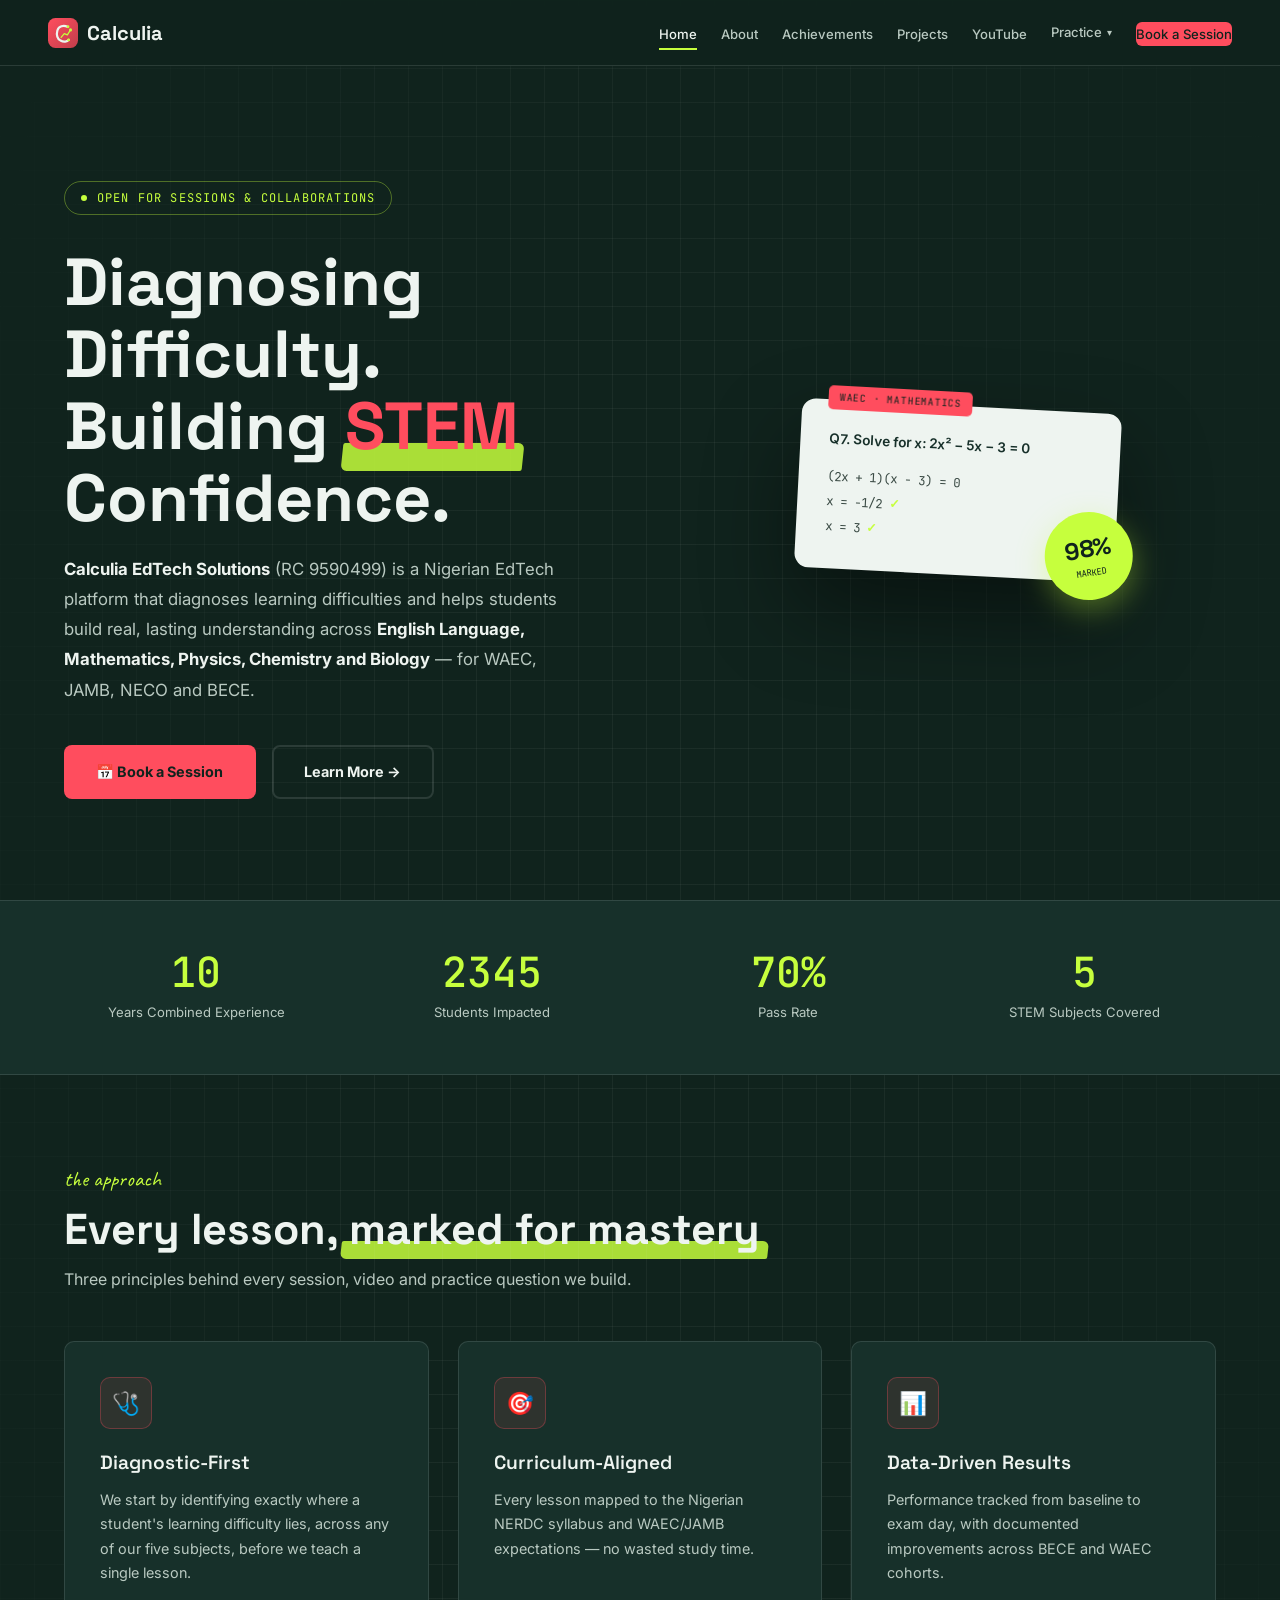
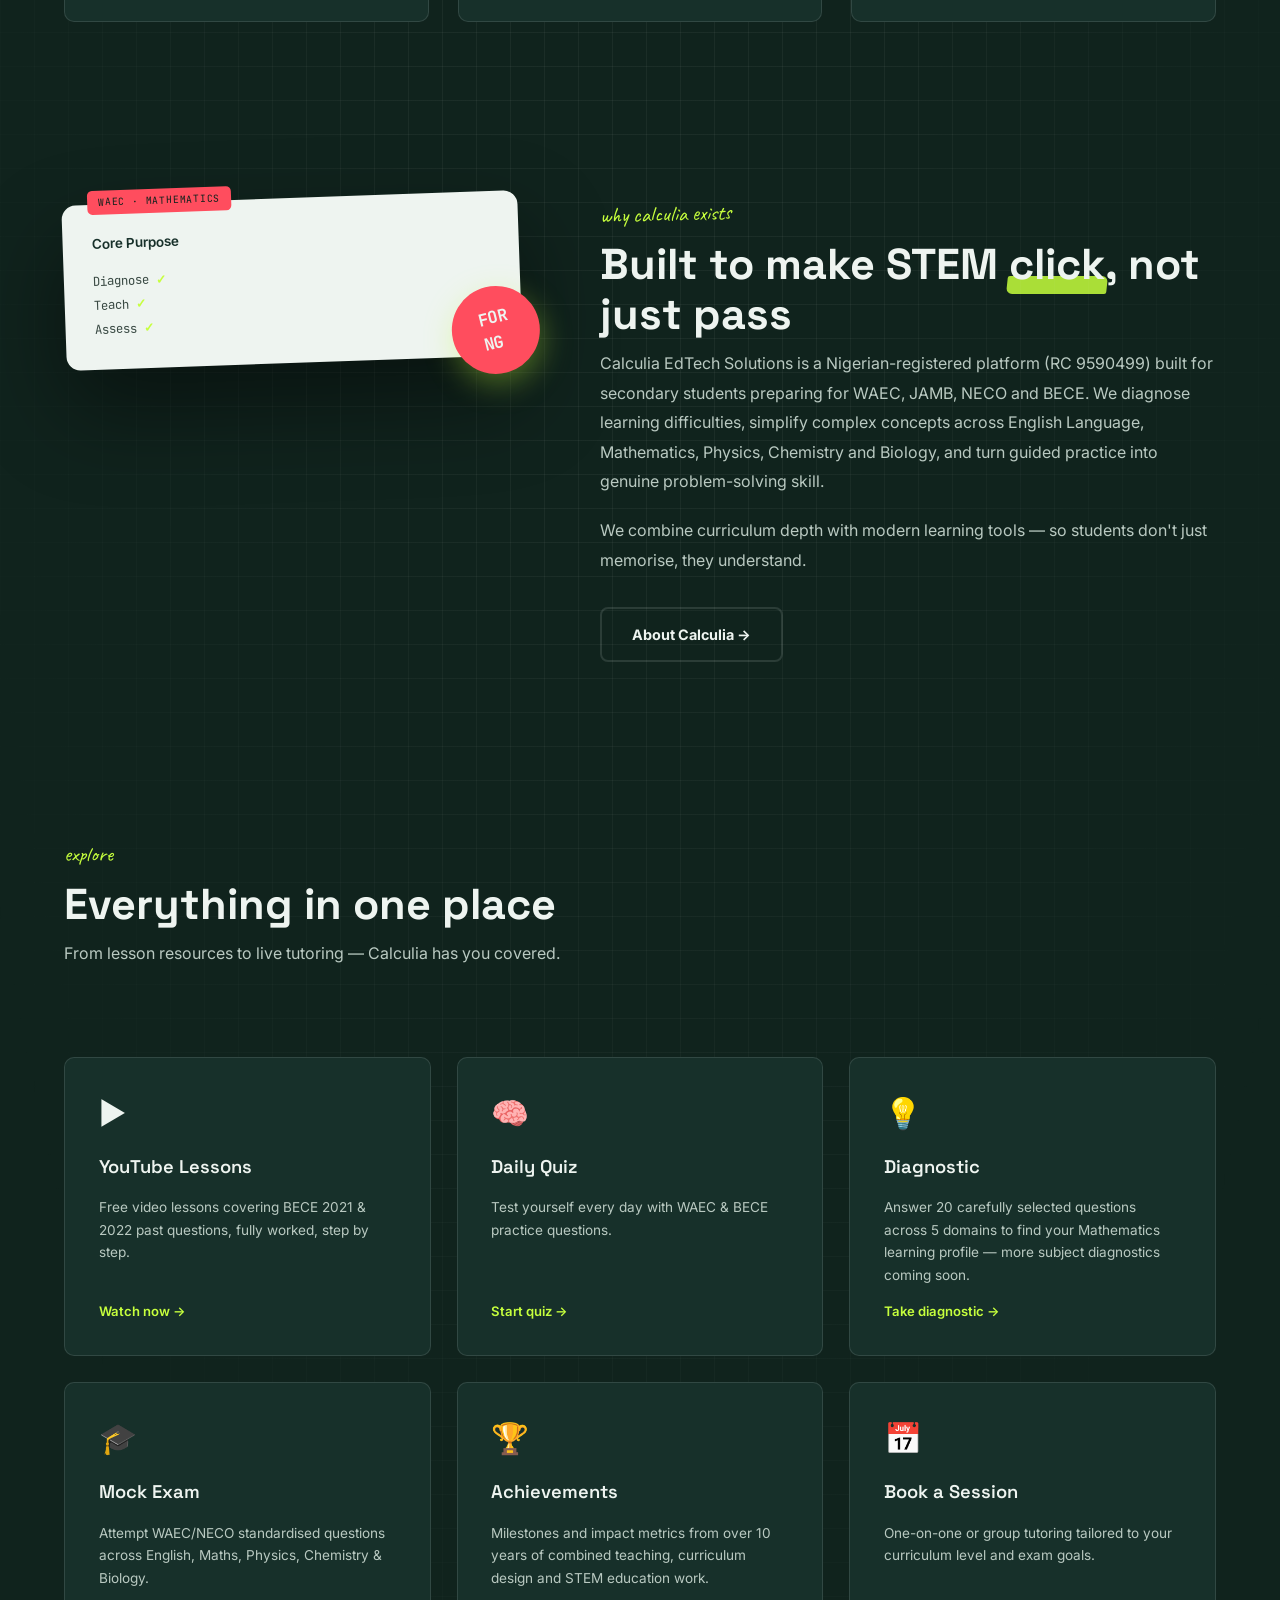
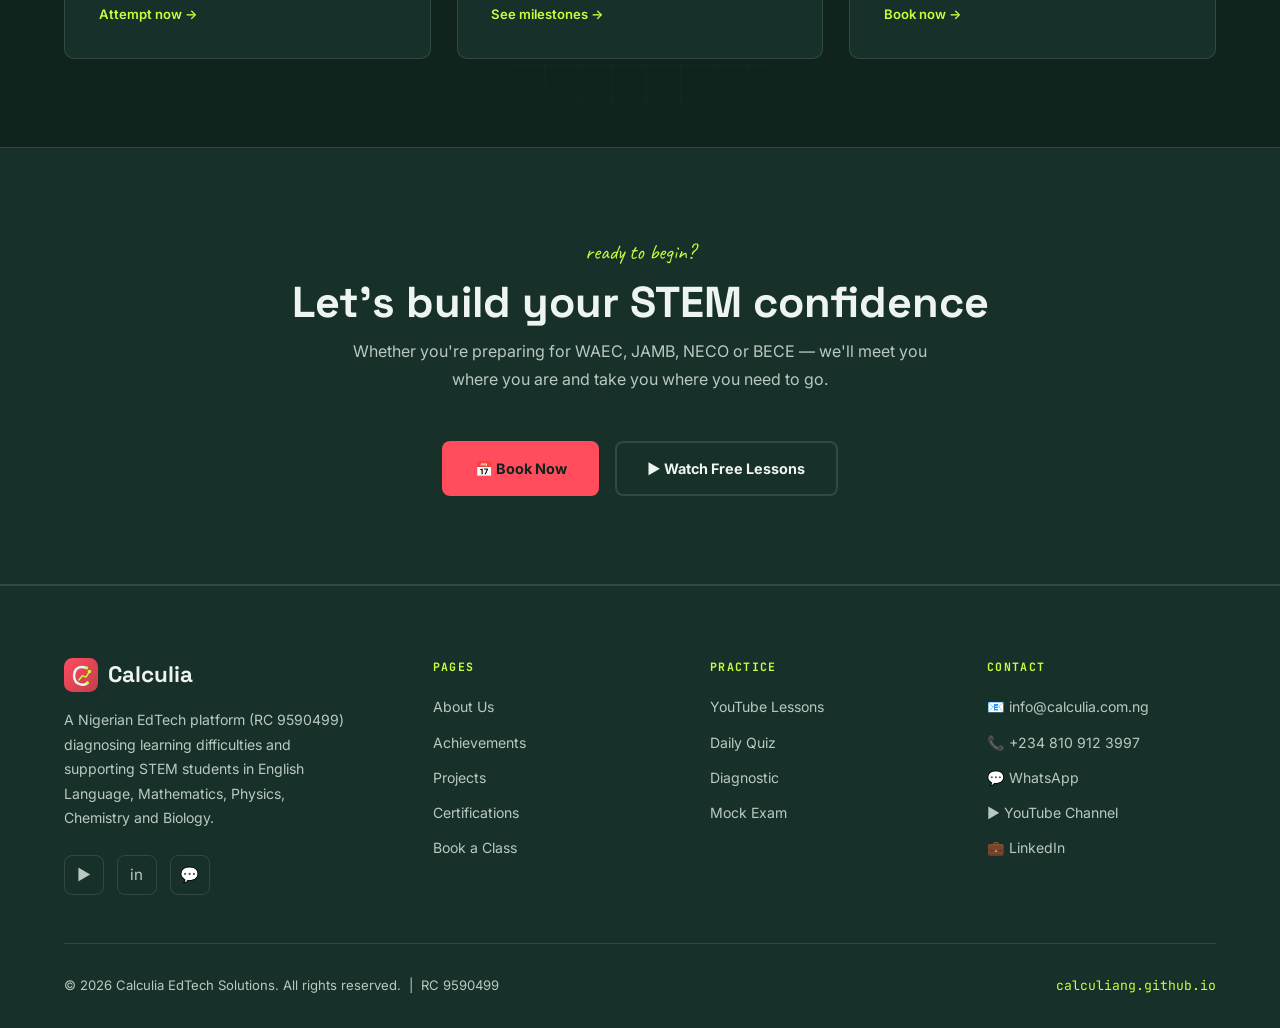
==== index.html @ 99190047 "Update index.html" ====
<!DOCTYPE html>
<html lang="en">
<head>
<meta charset="UTF-8">
<meta name="viewport" content="width=device-width, initial-scale=1.0">
<title>Calculia EdTech Solutions — Diagnosing Learning Difficulties &amp; STEM Support</title>
<link rel="icon" type="image/svg+xml" href="data:image/svg+xml,<svg xmlns='http://www.w3.org/2000/svg' viewBox='0 0 96 96'><rect width='96' height='96' rx='22' fill='%23FF4D5E'/><path d='M 62 28 C 50 22 34 26 30 40 C 26 54 30 68 40 72 C 50 78 62 76 66 70' fill='none' stroke='%23EEF4F0' stroke-width='7' stroke-linecap='round'/><path d='M 42 62 L 52 50 L 62 54 L 72 38' fill='none' stroke='%23C6FF3D' stroke-width='4' stroke-linecap='round' stroke-linejoin='round'/><circle cx='72' cy='38' r='5' fill='%23C6FF3D'/><circle cx='64' cy='28' r='4.5' fill='%23C6FF3D'/><circle cx='66' cy='70' r='4.5' fill='%23C6FF3D'/></svg>">
<meta name="description" content="Calculia EdTech Solutions (RC 9590499) is a Nigerian EdTech platform diagnosing learning difficulties and supporting STEM students in English Language, Mathematics, Physics, Chemistry and Biology — with tutoring, diagnostics, mock exams and free video lessons.">
<meta property="og:title" content="Calculia EdTech Solutions — Diagnosing Learning Difficulties, Building STEM Confidence">
<meta property="og:description" content="Diagnostics, tutoring, mock exams and free lessons across English, Mathematics, Physics, Chemistry and Biology for Nigerian students preparing for WAEC, JAMB, NECO and BECE.">
<meta property="og:type" content="website">
<meta property="og:url" content="https://calculiang.github.io/">
<meta name="twitter:card" content="summary_large_image">
<link rel="canonical" href="https://calculiang.github.io/">
<link rel="stylesheet" href="style.css">
</head>
<body class="grid-bg">

<nav>
  <a href="index.html" class="nav-logo"><svg class="brand-mark" viewBox="0 0 96 96" width="30" height="30" xmlns="http://www.w3.org/2000/svg" aria-hidden="true">
      <defs><linearGradient id="navMark" x1="0%" y1="0%" x2="100%" y2="100%"><stop offset="0%" stop-color="#FF4D5E"/><stop offset="100%" stop-color="#C23E4B"/></linearGradient></defs>
      <rect width="96" height="96" rx="24" fill="url(#navMark)"/>
      <path d="M 62 28 C 50 22 34 26 30 40 C 26 54 30 68 40 72 C 50 78 62 76 66 70" fill="none" stroke="#EEF4F0" stroke-width="7" stroke-linecap="round"/>
      <path d="M 42 62 L 52 50 L 62 54 L 72 38" fill="none" stroke="#C6FF3D" stroke-width="4" stroke-linecap="round" stroke-linejoin="round"/>
      <circle cx="72" cy="38" r="5" fill="#C6FF3D"/><circle cx="64" cy="28" r="4.5" fill="#C6FF3D"/><circle cx="66" cy="70" r="4.5" fill="#C6FF3D"/>
    </svg>Calculia</a>
  <ul class="nav-links">
    <li><a href="index.html">Home</a></li>
    <li><a href="about.html">About</a></li>
    <li><a href="achievements.html">Achievements</a></li>
    <li><a href="projects.html">Projects</a></li>
    <li><a href="youtube.html">YouTube</a></li>
    <li class="nav-dropdown">
      <span>Practice</span>
      <div class="dropdown-menu">
        <a href="daily-quiz.html">🧠 Daily Quiz</a>
        <a href="diagnostic.html">💡 Diagnostic</a>
        <a href="mock.html">🎓 Mock Exam</a>
        <a href="certifications.html">📜 Certifications</a>
      </div>
    </li>
    <li><a href="booking.html" class="nav-cta">Book a Session</a></li>
  </ul>
  <button class="hamburger" id="hamburger" aria-label="Toggle menu"><span></span><span></span><span></span></button>
</nav>
<div class="mobile-menu" id="mobileMenu">
  <a href="index.html">Home</a>
  <a href="about.html">About</a>
  <a href="achievements.html">Achievements</a>
  <a href="certifications.html">Certifications</a>
  <a href="projects.html">Projects</a>
  <a href="youtube.html">YouTube</a>
  <span class="sub-label">Practice</span>
  <a href="daily-quiz.html">🧠 Daily Quiz</a>
  <a href="diagnostic.html">💡 Diagnostic</a>
  <a href="mock.html">🎓 Mock Exam</a>
  <a href="booking.html" class="btn btn-primary nav-cta">Book a Session</a>
</div>

<!-- HERO -->
<section id="hero">
  <div class="hero-left">
    <span class="hero-tag"><span class="pulse"></span> Open for sessions &amp; collaborations</span>
    <h1 class="hero-h1">Diagnosing Difficulty.<br>Building <span class="accent mark-underline">STEM</span><br>Confidence.</h1>
    <p class="hero-desc"><strong>Calculia EdTech Solutions</strong> (RC 9590499) is a Nigerian EdTech platform that diagnoses learning difficulties and helps students build real, lasting understanding across <strong>English Language, Mathematics, Physics, Chemistry and Biology</strong> — for WAEC, JAMB, NECO and BECE.</p>
    <div class="hero-actions">
      <a href="booking.html" class="btn btn-primary">📅 Book a Session</a>
      <a href="about.html" class="btn btn-outline">Learn More →</a>
    </div>
  </div>
  <div class="hero-right">
    <div class="script-card">
      <div class="q">Q7. Solve for x: 2x² − 5x − 3 = 0</div>
      <div class="working">
        (2x + 1)(x − 3) = 0<br>
        x = −1/2  <span class="tick">✓</span><br>
        x = 3     <span class="tick">✓</span>
      </div>
      <div class="grade-stamp"><span>98%</span><span>MARKED</span></div>
    </div>
  </div>
</section>

<!-- STATS -->
<section id="stats-band">
  <div class="stats-row">
    <div class="stat-item reveal"><div class="stat-big" data-target="10">0</div><div class="stat-desc">Years Combined Experience</div></div>
    <div class="stat-item reveal rd1"><div class="stat-big" data-target="4000">0</div><div class="stat-desc">Students Impacted</div></div>
    <div class="stat-item reveal rd2"><div class="stat-big" data-target="95" data-suffix="%">0</div><div class="stat-desc">Pass Rate</div></div>
    <div class="stat-item reveal rd3"><div class="stat-big" data-target="5">0</div><div class="stat-desc">STEM Subjects Covered</div></div>
  </div>
</section>

<!-- APPROACH -->
<section>
  <span class="eyebrow reveal">the approach</span>
  <h2 class="reveal">Every lesson, <span class="mark-underline">marked for mastery</span></h2>
  <p class="section-sub reveal">Three principles behind every session, video and practice question we build.</p>
  <div class="approach-grid">
    <div class="approach-card card reveal">
      <div class="approach-icon">🩺</div>
      <div class="approach-title">Diagnostic-First</div>
      <p class="approach-text">We start by identifying exactly where a student's learning difficulty lies, across any of our five subjects, before we teach a single lesson.</p>
    </div>
    <div class="approach-card card reveal rd1">
      <div class="approach-icon">🎯</div>
      <div class="approach-title">Curriculum-Aligned</div>
      <p class="approach-text">Every lesson mapped to the Nigerian NERDC syllabus and WAEC/JAMB expectations — no wasted study time.</p>
    </div>
    <div class="approach-card card reveal rd2">
      <div class="approach-icon">📊</div>
      <div class="approach-title">Data-Driven Results</div>
      <p class="approach-text">Performance tracked from baseline to exam day, with documented improvements across BECE and WAEC cohorts.</p>
    </div>
  </div>
</section>

<!-- CORE PURPOSE -->
<section>
  <div class="about-grid">
    <div class="reveal">
      <div class="script-card" style="width:100%;transform:rotate(-2deg);">
        <div class="q">Core Purpose</div>
        <div class="working" style="line-height:1.9;">
          Diagnose <span class="tick">✓</span><br>
          Teach <span class="tick">✓</span><br>
          Assess <span class="tick">✓</span>
        </div>
        <div class="grade-stamp" style="background:var(--coral);"><span style="color:var(--chalk);font-size:1.05rem;">FOR<br>NG</span></div>
      </div>
    </div>
    <div class="reveal rd1">
      <span class="eyebrow">why calculia exists</span>
      <h2>Built to make STEM <span class="mark-underline">click</span>, not just pass</h2>
      <p style="color:var(--chalk-dim);line-height:1.85;margin-bottom:1.2rem;">Calculia EdTech Solutions is a Nigerian-registered platform (RC 9590499) built for secondary students preparing for WAEC, JAMB, NECO and BECE. We diagnose learning difficulties, simplify complex concepts across English Language, Mathematics, Physics, Chemistry and Biology, and turn guided practice into genuine problem-solving skill.</p>
      <p style="color:var(--chalk-dim);line-height:1.85;margin-bottom:2rem;">We combine curriculum depth with modern learning tools — so students don't just memorise, they understand.</p>
      <a href="about.html" class="btn btn-outline">About Calculia →</a>
    </div>
  </div>
</section>

<!-- EXPLORE GRID -->
<div class="home-nav-grid">
  <div style="grid-column:1/-1;margin-bottom:1rem;">
    <span class="eyebrow reveal">explore</span>
    <h2 class="reveal">Everything in <span class="mark-underline">one place</span></h2>
    <p class="section-sub reveal">From lesson resources to live tutoring — Calculia has you covered.</p>
  </div>
  <a href="youtube.html" class="home-nav-card reveal">
    <div class="hnc-icon">▶️</div>
    <div class="hnc-title">YouTube Lessons</div>
    <p class="hnc-desc">Free video lessons covering BECE 2021 &amp; 2022 past questions, fully worked, step by step.</p>
    <span class="hnc-link">Watch now →</span>
  </a>
  <a href="daily-quiz.html" class="home-nav-card reveal rd1">
    <div class="hnc-icon">🧠</div>
    <div class="hnc-title">Daily Quiz</div>
    <p class="hnc-desc">Test yourself every day with WAEC &amp; BECE practice questions.</p>
    <span class="hnc-link">Start quiz →</span>
  </a>
  <a href="diagnostic.html" class="home-nav-card reveal rd2">
    <div class="hnc-icon">💡</div>
    <div class="hnc-title">Diagnostic</div>
    <p class="hnc-desc">Answer 20 carefully selected questions across 5 domains to find your Mathematics learning profile — more subject diagnostics coming soon.</p>
    <span class="hnc-link">Take diagnostic →</span>
  </a>
  <a href="mock.html" class="home-nav-card reveal">
    <div class="hnc-icon">🎓</div>
    <div class="hnc-title">Mock Exam</div>
    <p class="hnc-desc">Attempt WAEC/NECO standardised questions across English, Maths, Physics, Chemistry &amp; Biology.</p>
    <span class="hnc-link">Attempt now →</span>
  </a>
  <a href="achievements.html" class="home-nav-card reveal rd1">
    <div class="hnc-icon">🏆</div>
    <div class="hnc-title">Achievements</div>
    <p class="hnc-desc">Milestones and impact metrics from over 10 years of combined teaching, curriculum design and STEM education work.</p>
    <span class="hnc-link">See milestones →</span>
  </a>
  <a href="booking.html" class="home-nav-card reveal rd2">
    <div class="hnc-icon">📅</div>
    <div class="hnc-title">Book a Session</div>
    <p class="hnc-desc">One-on-one or group tutoring tailored to your curriculum level and exam goals.</p>
    <span class="hnc-link">Book now →</span>
  </a>
</div>

<!-- CTA -->
<section class="cta-band">
  <span class="eyebrow reveal">ready to begin?</span>
  <h2 class="reveal">Let's build your <span class="mark-underline">STEM confidence</span></h2>
  <p class="section-sub reveal">Whether you're preparing for WAEC, JAMB, NECO or BECE — we'll meet you where you are and take you where you need to go.</p>
  <div class="cta-actions reveal">
    <a href="booking.html" class="btn btn-primary">📅 Book Now</a>
    <a href="youtube.html" class="btn btn-outline">▶ Watch Free Lessons</a>
  </div>
</section>

<footer>
  <div class="footer-grid footer-grid-4">
    <div class="footer-brand">
      <a href="index.html" class="logo"><svg class="brand-mark" viewBox="0 0 96 96" width="34" height="34" xmlns="http://www.w3.org/2000/svg" aria-hidden="true">
        <defs><linearGradient id="footMark" x1="0%" y1="0%" x2="100%" y2="100%"><stop offset="0%" stop-color="#FF4D5E"/><stop offset="100%" stop-color="#C23E4B"/></linearGradient></defs>
        <rect width="96" height="96" rx="24" fill="url(#footMark)"/>
        <path d="M 62 28 C 50 22 34 26 30 40 C 26 54 30 68 40 72 C 50 78 62 76 66 70" fill="none" stroke="#EEF4F0" stroke-width="7" stroke-linecap="round"/>
        <path d="M 42 62 L 52 50 L 62 54 L 72 38" fill="none" stroke="#C6FF3D" stroke-width="4" stroke-linecap="round" stroke-linejoin="round"/>
        <circle cx="72" cy="38" r="5" fill="#C6FF3D"/><circle cx="64" cy="28" r="4.5" fill="#C6FF3D"/><circle cx="66" cy="70" r="4.5" fill="#C6FF3D"/>
      </svg>Calculia</a>
      <p>A Nigerian EdTech platform (RC 9590499) diagnosing learning difficulties and supporting STEM students in English Language, Mathematics, Physics, Chemistry and Biology.</p>
      <div class="social-links">
        <a class="social-link" href="https://www.youtube.com/channel/UCdj-SJ9aTm0fqCdhB6cHcyw" aria-label="YouTube" target="_blank" rel="noopener">▶</a>
        <a class="social-link" href="https://www.linkedin.com/in/opeoluwajamiu" aria-label="LinkedIn" target="_blank" rel="noopener">in</a>
        <a class="social-link" href="https://wa.me/2348109123997" aria-label="WhatsApp" target="_blank" rel="noopener">💬</a>
      </div>
    </div>
    <div class="footer-col">
      <h4>Pages</h4>
      <ul>
        <li><a href="about.html">About Us</a></li>
        <li><a href="achievements.html">Achievements</a></li>
        <li><a href="projects.html">Projects</a></li>
        <li><a href="certifications.html">Certifications</a></li>
        <li><a href="booking.html">Book a Class</a></li>
      </ul>
    </div>
    <div class="footer-col">
      <h4>Practice</h4>
      <ul>
        <li><a href="youtube.html">YouTube Lessons</a></li>
        <li><a href="daily-quiz.html">Daily Quiz</a></li>
        <li><a href="diagnostic.html">Diagnostic</a></li>
        <li><a href="mock.html">Mock Exam</a></li>
      </ul>
    </div>
    <div class="footer-col">
      <h4>Contact</h4>
      <ul>
        <li><a href="mailto:info@calculia.com.ng">📧 info@calculia.com.ng</a></li>
        <li><a href="tel:+2348109123997">📞 +234 810 912 3997</a></li>
        <li><a href="https://wa.me/2348109123997" target="_blank" rel="noopener">💬 WhatsApp</a></li>
        <li><a href="https://www.youtube.com/channel/UCdj-SJ9aTm0fqCdhB6cHcyw" target="_blank" rel="noopener">▶ YouTube Channel</a></li>
        <li><a href="https://www.linkedin.com/company/calculia" target="_blank" rel="noopener">💼 LinkedIn</a></li>
      </ul>
    </div>
  </div>
  <div class="footer-bottom">
    <p>&copy; 2026 Calculia EdTech Solutions. All rights reserved. &nbsp;|&nbsp; RC 9590499</p>
    <span>calculiang.github.io</span>
  </div>
</footer>

<button id="scrollTop" aria-label="Scroll to top">↑</button>
<script src="script.js"></script>
<script>
// Stat counters
document.querySelectorAll('.stat-big').forEach(el => {
  const target = parseInt(el.dataset.target, 10);
  const suffix = el.dataset.suffix || '';
  let started = false;
  const io = new IntersectionObserver(entries => {
    entries.forEach(entry => {
      if (entry.isIntersecting && !started) {
        started = true;
        let cur = 0;
        const step = Math.max(1, Math.round(target / 60));
        const t = setInterval(() => {
          cur += step;
          if (cur >= target) { cur = target; clearInterval(t); }
          el.textContent = cur + suffix;
        }, 25);
      }
    });
  }, { threshold: 0.4 });
  io.observe(el);
});
</script>
</body>
</html>
---- style.css ----
/* ═══════════════════════════════════════════════════════════
   CALCULIA — "The Marked Script" Design System
   A site that looks like a graded exam script: chalkboard base,
   graph-paper texture, hand-marked annotations in red pen and
   highlighter. Edit tokens below and it cascades everywhere.
═══════════════════════════════════════════════════════════ */
@import url('https://fonts.googleapis.com/css2?family=Space+Grotesk:wght@400;500;600;700&family=Inter:wght@400;500;600;700&family=Caveat:wght@500;600;700&family=JetBrains+Mono:wght@400;500&display=swap');

:root {
  /* — color — */
  --blackboard:      #10231D;
  --blackboard-mid:  #17302A;
  --blackboard-high: #1F3D35;
  --chalk:           #EEF4F0;
  --chalk-dim:       #B9C9C1;
  --coral:           #FF4D5E;
  --coral-dim:       #7A3038;
  --lime:            #C6FF3D;
  --blue:            #4C7DFF;
  --gold:            #FFB627;
  --border:          rgba(238,244,240,0.12);
  --border-lime:     rgba(198,255,61,0.35);

  /* — type — */
  --f-display: 'Space Grotesk', sans-serif;
  --f-body:    'Inter', sans-serif;
  --f-mark:    'Caveat', cursive;
  --f-mono:    'JetBrains Mono', monospace;

  --radius: 10px;
  --transition: .25s ease;
}

/* ── RESET ── */
*, *::before, *::after { margin:0; padding:0; box-sizing:border-box; }
html { scroll-behavior:smooth; }
@media (prefers-reduced-motion: reduce) {
  html { scroll-behavior:auto; }
  *, *::before, *::after { animation-duration:0.01ms !important; animation-iteration-count:1 !important; transition-duration:0.01ms !important; }
}
body { font-family:var(--f-body); background:var(--blackboard); color:var(--chalk); overflow-x:hidden; line-height:1.5; }
a { cursor:pointer; text-decoration:none; color:inherit; }
img { max-width:100%; display:block; }
ul { list-style:none; }
button { font:inherit; cursor:pointer; }
:focus-visible { outline:2px solid var(--lime); outline-offset:3px; }

/* ── GRAPH-PAPER TEXTURE ── */
.grid-bg { position:relative; }
.grid-bg::before {
  content:''; position:absolute; inset:0; pointer-events:none; z-index:0;
  background-image:
    linear-gradient(rgba(238,244,240,.05) 1px, transparent 1px),
    linear-gradient(90deg, rgba(238,244,240,.05) 1px, transparent 1px);
  background-size:34px 34px;
  mask-image:radial-gradient(ellipse 70% 70% at 50% 30%, black 30%, transparent 85%);
}

/* ── NAV ── */
nav {
  position:fixed; top:0; left:0; right:0; z-index:100;
  padding:1.1rem 3rem;
  display:flex; justify-content:space-between; align-items:center;
  background:rgba(16,35,29,.92);
  backdrop-filter:blur(10px);
  border-bottom:1px solid var(--border);
}
.nav-logo { font-family:var(--f-display); font-size:1.25rem; font-weight:700; color:var(--chalk); display:flex; align-items:center; gap:.55rem; }
.nav-logo .brand-mark { flex-shrink:0; display:block; }
.nav-links { display:flex; gap:1.5rem; list-style:none; align-items:center; }
.nav-links a { color:var(--chalk-dim); font-size:.82rem; font-weight:500; transition:color var(--transition); padding:.25rem 0; position:relative; }
.nav-links a::after { content:''; position:absolute; left:0; bottom:-4px; width:0; height:2px; background:var(--lime); transition:width var(--transition); }
.nav-links a:hover, .nav-links a.active { color:var(--chalk); }
.nav-links a:hover::after, .nav-links a.active::after { width:100%; }

/* Practice dropdown (Daily Quiz / Diagnostic / Mock Exam) */
.nav-dropdown { position:relative; }
.nav-dropdown > span { color:var(--chalk-dim); font-size:.82rem; font-weight:500; cursor:pointer; display:flex; align-items:center; gap:.3rem; padding:.25rem 0; transition:color var(--transition); }
.nav-dropdown > span::after { content:'▾'; font-size:.65rem; transition:transform var(--transition); }
.nav-dropdown:hover > span { color:var(--chalk); }
.nav-dropdown:hover > span::after { transform:rotate(180deg); }
.dropdown-menu { position:absolute; top:100%; left:50%; transform:translateX(-50%) translateY(8px); background:var(--blackboard-mid); border:1px solid var(--border); border-radius:10px; padding:.5rem; min-width:170px; opacity:0; pointer-events:none; transition:opacity var(--transition), transform var(--transition); box-shadow:0 20px 45px rgba(0,0,0,.45); }
.nav-dropdown:hover .dropdown-menu { opacity:1; pointer-events:auto; transform:translateX(-50%) translateY(4px); }
.dropdown-menu a { display:block; padding:.6rem .8rem; font-size:.8rem; color:var(--chalk-dim); border-radius:6px; transition:background var(--transition), color var(--transition); }
.dropdown-menu a::after { display:none; }
.dropdown-menu a:hover { background:rgba(198,255,61,.08); color:var(--lime); }
.mobile-menu .sub-label { font-family:var(--f-mono); font-size:.68rem; color:var(--lime); letter-spacing:.1em; text-transform:uppercase; padding-top:1rem; }
.nav-cta { padding:.55rem 1.3rem; background:var(--coral); border:none; color:var(--blackboard) !important; font-weight:700; font-size:.82rem; border-radius:6px; transition:all var(--transition); }
.nav-cta::after { display:none; }
.nav-cta:hover { background:var(--lime); transform:translateY(-2px); }
.hamburger { display:none; flex-direction:column; gap:5px; cursor:pointer; background:none; border:none; }
.hamburger span { display:block; width:24px; height:2px; background:var(--chalk); transition:all .3s; }
.mobile-menu { position:fixed; inset:0; top:64px; background:var(--blackboard); z-index:99; display:none; flex-direction:column; padding:2rem; gap:0; border-top:1px solid var(--border); }
.mobile-menu.open { display:flex; }
.mobile-menu a { padding:1rem 0; border-bottom:1px solid var(--border); color:var(--chalk); font-size:1.05rem; font-weight:500; }
.mobile-menu .nav-cta { text-align:center; margin-top:1.5rem; }

/* ── PAGE BANNER (inner pages) ── */
.page-banner { padding:8rem 4rem 4rem; background:var(--blackboard-mid); border-bottom:1px solid var(--border); position:relative; overflow:hidden; }
.page-banner-inner { position:relative; z-index:1; max-width:720px; }
.breadcrumb { display:flex; align-items:center; gap:.6rem; font-family:var(--f-mono); font-size:.72rem; color:var(--chalk-dim); text-transform:uppercase; letter-spacing:.08em; margin-bottom:1.3rem; }
.breadcrumb a { color:var(--lime); }
.page-banner h1 { font-family:var(--f-display); font-size:clamp(2.2rem,4.5vw,3.4rem); font-weight:700; color:var(--chalk); line-height:1.08; margin-bottom:1rem; }
.page-banner p { font-size:1.05rem; color:var(--chalk-dim); line-height:1.7; max-width:580px; }

/* ── SECTIONS SHARED ── */
section { position:relative; padding:5.5rem 4rem; }
.eyebrow { display:inline-flex; align-items:center; gap:.6rem; font-family:var(--f-mark); font-size:1.35rem; color:var(--lime); margin-bottom:.6rem; transform:rotate(-1.5deg); }
h2 { font-family:var(--f-display); font-size:clamp(1.9rem,3.5vw,2.7rem); font-weight:700; color:var(--chalk); margin-bottom:.6rem; line-height:1.15; }
.section-sub { color:var(--chalk-dim); font-size:1rem; max-width:620px; line-height:1.75; margin-bottom:3rem; }

/* ── HAND-MARKED ANNOTATIONS (signature element) ──
   Visible by default (no JS dependency for content to appear).
   When script.js confirms it's running, it adds .reveal-ready to <body>,
   which lets these start hidden and animate in via .marked / .visible. */
.mark-underline { position:relative; white-space:nowrap; }
.mark-underline::after {
  content:''; position:absolute; left:-2%; right:-2%; bottom:-.05em; height:.42em;
  background:var(--lime); opacity:.85; z-index:-1; border-radius:2px 6px 2px 6px;
  transform:skewX(-6deg) scaleX(1); transform-origin:left; transition:transform .6s ease .2s;
}
body.reveal-ready .mark-underline:not(.marked)::after { transform:skewX(-6deg) scaleX(0); }
.mark-underline.marked::after, .reveal.visible .mark-underline::after { transform:skewX(-6deg) scaleX(1); }

.mark-circle { position:relative; display:inline-block; }
.mark-circle svg { position:absolute; left:-14%; top:-22%; width:128%; height:150%; overflow:visible; pointer-events:none; }
.mark-circle svg path { fill:none; stroke:var(--coral); stroke-width:3; stroke-linecap:round; stroke-dasharray:340; stroke-dashoffset:0; transition:stroke-dashoffset 1s ease .3s; }
body.reveal-ready .mark-circle:not(.marked) svg path { stroke-dashoffset:340; }
.mark-circle.marked svg path, .reveal.visible .mark-circle svg path { stroke-dashoffset:0; }

.pen-note { font-family:var(--f-mark); color:var(--coral); font-size:1.15rem; transform:rotate(-2deg); display:inline-block; }
.tick { color:var(--lime); font-weight:700; }

/* ── BUTTONS ── */
.btn { display:inline-flex; align-items:center; gap:.5rem; padding:.9rem 1.9rem; font-family:var(--f-body); font-size:.9rem; font-weight:700; border-radius:8px; transition:all var(--transition); border:2px solid transparent; }
.btn-primary { background:var(--coral); color:var(--blackboard); }
.btn-primary:hover { background:var(--lime); transform:translateY(-3px) rotate(-.5deg); box-shadow:0 12px 30px rgba(198,255,61,.25); }
.btn-outline { background:transparent; color:var(--chalk); border-color:var(--border); }
.btn-outline:hover { border-color:var(--lime); color:var(--lime); transform:translateY(-3px); }

/* ── CARDS ── */
.card { background:var(--blackboard-mid); border:1px solid var(--border); border-radius:var(--radius); }
.card:hover { border-color:var(--border-lime); }

/* ── TAGS ── */
.tags { display:flex; flex-wrap:wrap; gap:.45rem; margin-top:.8rem; }
.tag { padding:.28rem .7rem; background:rgba(198,255,61,.08); border:1px solid var(--border-lime); border-radius:5px; font-size:.7rem; color:var(--lime); font-family:var(--f-mono); }

/* ── REVEAL ANIMATIONS ──
   IMPORTANT: content must never depend on JS to be visible. Default state
   is fully visible; body.reveal-ready (added by script.js on load) is what
   opts elements into the hidden-then-fade-in treatment. If script.js ever
   fails to load or run, .reveal content simply has no entrance animation
   instead of being permanently invisible. */
.reveal { opacity:1; transform:none; }
body.reveal-ready .reveal:not(.visible) { opacity:0; transform:translateY(26px); transition:opacity .7s ease, transform .7s ease; }
.reveal.visible { opacity:1; transform:none; }
.rd1 { transition-delay:.1s; } .rd2 { transition-delay:.2s; } .rd3 { transition-delay:.3s; }

/* ── FOOTER ── */
footer { background:var(--blackboard-mid); border-top:1px solid var(--border); padding:4.5rem 4rem 2rem; }
.footer-grid { display:grid; grid-template-columns:1.5fr 1fr 1fr; gap:4rem; margin-bottom:3rem; }
.footer-grid-4 { grid-template-columns:1.4fr 1fr 1fr 1fr; gap:3rem; }
.footer-brand .logo { font-family:var(--f-display); font-size:1.4rem; font-weight:700; color:var(--chalk); margin-bottom:1rem; display:flex; align-items:center; gap:.6rem; }
.footer-brand .logo .brand-mark { flex-shrink:0; display:block; }
.footer-brand p { font-size:.88rem; color:var(--chalk-dim); line-height:1.75; max-width:280px; }
.footer-col h4 { font-family:var(--f-mono); font-size:.72rem; color:var(--lime); letter-spacing:.12em; text-transform:uppercase; margin-bottom:1.2rem; }
.footer-col ul { display:flex; flex-direction:column; gap:.7rem; }
.footer-col ul a { font-size:.88rem; color:var(--chalk-dim); transition:color var(--transition); }
.footer-col ul a:hover { color:var(--lime); }
.social-links { display:flex; gap:.8rem; margin-top:1.5rem; }
.social-link { width:40px; height:40px; border:1px solid var(--border); border-radius:8px; display:flex; align-items:center; justify-content:center; color:var(--chalk-dim); font-size:.95rem; transition:all var(--transition); }
.social-link:hover { border-color:var(--lime); color:var(--lime); transform:translateY(-2px); }
.footer-bottom { padding-top:2rem; border-top:1px solid var(--border); display:flex; justify-content:space-between; align-items:center; flex-wrap:wrap; gap:1rem; }
.footer-bottom p { font-size:.82rem; color:var(--chalk-dim); }
.footer-bottom span { font-size:.82rem; color:var(--lime); font-family:var(--f-mono); }

/* ── SCROLL TO TOP ── */
#scrollTop { position:fixed; bottom:2rem; right:2rem; width:46px; height:46px; background:var(--coral); color:var(--blackboard); border:none; border-radius:8px; font-size:1.2rem; font-weight:700; cursor:pointer; opacity:0; transition:opacity .3s, background .3s; z-index:200; display:flex; align-items:center; justify-content:center; pointer-events:none; }
#scrollTop.show { opacity:1; pointer-events:auto; }
#scrollTop:hover { background:var(--lime); }

/* ── HERO (home) ── */
#hero { min-height:100vh; display:grid; grid-template-columns:1.05fr .95fr; align-items:center; padding:9rem 4rem 4rem; position:relative; overflow:hidden; gap:4rem; }
.hero-left { position:relative; z-index:1; }
.hero-tag { display:inline-flex; align-items:center; gap:.6rem; padding:.45rem 1rem; border:1px solid var(--border-lime); border-radius:20px; font-size:.75rem; font-family:var(--f-mono); color:var(--lime); text-transform:uppercase; letter-spacing:.1em; margin-bottom:2rem; animation:fadeUp .7s .2s ease both; }
.hero-tag .pulse { width:6px; height:6px; border-radius:50%; background:var(--lime); animation:pulse 1.6s infinite; }
.hero-h1 { font-family:var(--f-display); font-size:clamp(2.6rem,5.2vw,4.4rem); font-weight:700; line-height:1.08; color:var(--chalk); margin-bottom:1.2rem; animation:fadeUp .8s .35s ease both; }
.hero-h1 .accent { color:var(--coral); }
.hero-desc { font-size:1.05rem; line-height:1.8; color:var(--chalk-dim); max-width:520px; margin-bottom:2.5rem; animation:fadeUp .8s .55s ease both; }
.hero-desc strong { color:var(--chalk); }
.hero-actions { display:flex; gap:1rem; flex-wrap:wrap; animation:fadeUp .8s .75s ease both; }
.hero-right { position:relative; z-index:1; display:flex; justify-content:center; align-items:center; animation:fadeIn 1s .6s ease both; }
.script-card { width:320px; background:var(--chalk); border-radius:14px; padding:1.8rem; transform:rotate(3deg); box-shadow:0 40px 90px rgba(0,0,0,.45); position:relative; }
.script-card::before { content:'WAEC · MATHEMATICS'; position:absolute; top:-14px; left:1.6rem; background:var(--coral); color:var(--blackboard); font-family:var(--f-mono); font-size:.62rem; padding:.3rem .7rem; border-radius:5px; letter-spacing:.08em; }
.script-card .q { color:var(--blackboard-mid); font-size:.85rem; font-weight:600; margin-bottom:1rem; }
.script-card .working { font-family:var(--f-mono); font-size:.78rem; color:#3a4a44; line-height:2; }
.script-card .grade-stamp { position:absolute; bottom:-18px; right:-18px; width:88px; height:88px; border-radius:50%; background:var(--lime); display:flex; flex-direction:column; align-items:center; justify-content:center; transform:rotate(-12deg); box-shadow:0 10px 30px rgba(198,255,61,.35); }
.script-card .grade-stamp span:first-child { font-family:var(--f-display); font-weight:700; font-size:1.5rem; color:var(--blackboard); }
.script-card .grade-stamp span:last-child { font-family:var(--f-mono); font-size:.55rem; color:var(--blackboard); }

/* Stats band */
#stats-band { padding:3.2rem 4rem; background:var(--blackboard-mid); border-top:1px solid var(--border); border-bottom:1px solid var(--border); }
.stats-row { display:grid; grid-template-columns:repeat(4,1fr); gap:2rem; }
.stat-item { text-align:center; }
.stat-big { font-family:var(--f-mono); font-size:2.6rem; font-weight:500; color:var(--lime); line-height:1; }
.stat-desc { font-size:.82rem; color:var(--chalk-dim); margin-top:.6rem; }

/* Approach / feature trio */
.approach-grid { display:grid; grid-template-columns:repeat(3,1fr); gap:1.8rem; }
.approach-card { padding:2.2rem; }
.approach-icon { width:52px; height:52px; border-radius:10px; background:rgba(255,77,94,.1); border:1px solid rgba(255,77,94,.3); display:flex; align-items:center; justify-content:center; font-size:1.4rem; margin-bottom:1.3rem; }
.approach-title { font-family:var(--f-display); font-size:1.2rem; font-weight:600; color:var(--chalk); margin-bottom:.6rem; }
.approach-text { font-size:.9rem; color:var(--chalk-dim); line-height:1.7; }

/* Nav cards grid on home */
.home-nav-grid { display:grid; grid-template-columns:repeat(3,1fr); gap:1.6rem; padding:5.5rem 4rem; background:var(--blackboard); }
.home-nav-card { background:var(--blackboard-mid); border:1px solid var(--border); border-radius:var(--radius); padding:2.1rem; display:flex; flex-direction:column; gap:1rem; position:relative; overflow:hidden; transition:transform .3s,border-color .3s,box-shadow .3s; }
.home-nav-card:hover { transform:translateY(-6px) rotate(-.4deg); border-color:var(--border-lime); box-shadow:0 25px 55px rgba(0,0,0,.4); }
.hnc-icon { font-size:1.9rem; }
.hnc-title { font-family:var(--f-display); font-size:1.15rem; font-weight:600; color:var(--chalk); }
.hnc-desc { font-size:.85rem; color:var(--chalk-dim); line-height:1.65; flex:1; }
.hnc-link { display:inline-flex; align-items:center; gap:.4rem; font-size:.82rem; color:var(--lime); font-weight:600; transition:gap var(--transition); margin-top:auto; }
.hnc-link:hover { gap:.9rem; }

/* CTA band */
.cta-band { text-align:center; background:var(--blackboard-mid); border-top:1px solid var(--border); border-bottom:1px solid var(--border); }
.cta-band h2 { max-width:700px; margin-inline:auto; }
.cta-band .section-sub { margin-inline:auto; }
.cta-actions { display:flex; gap:1rem; justify-content:center; flex-wrap:wrap; margin-top:1rem; }

/* ── ABOUT PAGE ── */
.about-grid { display:grid; grid-template-columns:.85fr 1.15fr; gap:5rem; align-items:start; }
.about-photo-wrap { position:relative; }
.about-photo { width:100%; border-radius:14px; border:2px solid var(--border-lime); box-shadow:0 30px 80px rgba(0,0,0,.5); object-fit:cover; transform:rotate(-2deg); }
.about-photo-badge { position:absolute; bottom:-18px; right:-18px; background:var(--coral); border-radius:50%; width:96px; height:96px; display:flex; align-items:center; justify-content:center; text-align:center; transform:rotate(8deg); }
.about-photo-badge span { font-family:var(--f-mark); font-size:1.05rem; color:var(--blackboard); font-weight:700; line-height:1.15; }
.about-text p { color:var(--chalk-dim); line-height:1.85; font-size:.98rem; margin-bottom:1.2rem; }
.about-text p strong { color:var(--chalk); }
.about-text h3 { font-family:var(--f-display); font-size:1.35rem; font-weight:600; color:var(--chalk); margin:2.2rem 0 1.2rem; }
.pillars { display:flex; flex-direction:column; gap:1rem; }
.pillar { padding:1.5rem; background:var(--blackboard-mid); border:1px solid var(--border); border-left:3px solid var(--lime); border-radius:0 10px 10px 0; transition:background var(--transition), transform var(--transition); }
.pillar:hover { background:var(--blackboard-high); transform:translateX(4px); }
.pillar-title { font-size:.92rem; font-weight:700; color:var(--chalk); margin-bottom:.4rem; }
.pillar-text { font-size:.84rem; color:var(--chalk-dim); line-height:1.6; }

/* ── ACHIEVEMENTS PAGE ── */
.ach-grid { display:grid; grid-template-columns:repeat(3,1fr); gap:1.7rem; }
.ach-card { padding:2rem; background:var(--blackboard-mid); border:1px solid var(--border); border-radius:var(--radius); position:relative; overflow:hidden; transition:transform .3s,border-color .3s; }
.ach-card:hover { transform:translateY(-5px); border-color:var(--border-lime); }
.ach-icon { font-size:2.1rem; margin-bottom:1rem; }
.ach-title { font-size:.98rem; font-weight:700; color:var(--chalk); margin-bottom:.6rem; }
.ach-text { font-size:.85rem; color:var(--chalk-dim); line-height:1.65; }

/* ── CERTIFICATIONS PAGE ── */
.cert-grid { display:grid; grid-template-columns:repeat(3,1fr); gap:1.4rem; }
.cert-card { padding:1.7rem; background:var(--blackboard-mid); border:1px solid var(--border); border-radius:var(--radius); display:flex; gap:1.1rem; align-items:flex-start; transition:border-color var(--transition),transform .3s; }
.cert-card:hover { border-color:var(--border-lime); transform:translateY(-3px); }
.cert-icon { font-size:1.6rem; flex-shrink:0; }
.cert-name { font-size:.92rem; font-weight:700; color:var(--chalk); margin-bottom:.3rem; }
.cert-issuer { font-size:.78rem; color:var(--lime); font-family:var(--f-mono); margin-bottom:.3rem; }
.cert-year { font-size:.75rem; color:var(--chalk-dim); }

/* ── PROJECTS PAGE ── */
.projects-grid { display:grid; grid-template-columns:1fr 1fr; gap:1.8rem; }
.proj-card { background:var(--blackboard-mid); border:1px solid var(--border); border-radius:var(--radius); padding:2.4rem; position:relative; overflow:hidden; transition:transform .3s,box-shadow .3s; }
.proj-card:hover { transform:translateY(-5px); box-shadow:0 25px 60px rgba(0,0,0,.4); }
.proj-card.featured { grid-column:span 2; display:grid; grid-template-columns:1fr 1fr; gap:3rem; align-items:center; border-color:var(--border-lime); background:linear-gradient(135deg,var(--blackboard-mid),var(--blackboard-high)); }
.proj-label { font-family:var(--f-mono); font-size:.68rem; color:var(--lime); letter-spacing:.1em; text-transform:uppercase; margin-bottom:.7rem; }
.proj-title { font-family:var(--f-display); font-size:1.4rem; font-weight:700; color:var(--chalk); margin-bottom:.8rem; }
.proj-desc { font-size:.9rem; color:var(--chalk-dim); line-height:1.75; margin-bottom:1.3rem; }
.proj-link { display:inline-flex; align-items:center; gap:.5rem; font-size:.85rem; color:var(--lime); font-weight:600; transition:gap var(--transition); }
.proj-link:hover { gap:1rem; }
.proj-visual { background:var(--blackboard); border:1px solid var(--border); border-radius:10px; height:200px; display:flex; align-items:center; justify-content:center; font-size:4.5rem; }

/* ── YOUTUBE PAGE ── */
.yt-playlist-grid { display:grid; grid-template-columns:1fr 1fr; gap:1.8rem; margin-bottom:3rem; }
.yt-playlist-card { background:var(--blackboard-mid); border:1px solid var(--border-lime); border-radius:var(--radius); overflow:hidden; transition:transform .3s,box-shadow .3s; cursor:pointer; }
.yt-playlist-card:hover { transform:translateY(-6px); box-shadow:0 25px 60px rgba(0,0,0,.5); }
.yt-thumb-wrap { position:relative; aspect-ratio:16/9; display:flex; align-items:center; justify-content:center; overflow:hidden; background:var(--blackboard); }
.yt-year-bg { font-family:var(--f-display); font-size:4.5rem; font-weight:700; color:rgba(198,255,61,.12); }
.yt-play-btn { position:absolute; width:58px; height:58px; background:var(--coral); border-radius:50%; display:flex; align-items:center; justify-content:center; box-shadow:0 4px 20px rgba(255,77,94,.4); transition:transform var(--transition); }
.yt-playlist-card:hover .yt-play-btn { transform:scale(1.12); }
.yt-play-icon { width:0; height:0; border-style:solid; border-width:9px 0 9px 16px; border-color:transparent transparent transparent var(--blackboard); margin-left:4px; }
.yt-badge { position:absolute; font-family:var(--f-mono); font-size:.62rem; letter-spacing:.1em; text-transform:uppercase; z-index:2; border-radius:5px; }
.yt-badge-subject { top:.8rem; left:.8rem; color:var(--lime); background:rgba(16,35,29,.85); padding:.25rem .65rem; }
.yt-badge-type { top:.8rem; right:.8rem; color:var(--blackboard); background:var(--coral); padding:.25rem .65rem; }
.yt-card-body { padding:1.7rem; }
.yt-card-label { font-family:var(--f-mono); font-size:.68rem; color:var(--lime); letter-spacing:.1em; text-transform:uppercase; margin-bottom:.6rem; }
.yt-card-title { font-family:var(--f-display); font-size:1.15rem; font-weight:700; color:var(--chalk); margin-bottom:.7rem; line-height:1.3; }
.yt-card-desc { font-size:.85rem; color:var(--chalk-dim); line-height:1.6; margin-bottom:1.3rem; }
.yt-watch-btn { display:inline-flex; align-items:center; gap:.5rem; font-size:.82rem; color:var(--chalk); font-weight:600; border:1px solid var(--border); border-radius:7px; padding:.55rem 1.1rem; transition:all var(--transition); }
.yt-watch-btn:hover { border-color:var(--lime); color:var(--lime); }
.yt-coming-soon { background:linear-gradient(135deg,var(--blackboard-mid),var(--blackboard-high)); border:1px solid var(--border-lime); border-radius:var(--radius); padding:2rem 2.5rem; display:flex; align-items:center; justify-content:space-between; gap:2rem; flex-wrap:wrap; }

/* ── BOOKING PAGE ── */
.booking-layout { display:grid; grid-template-columns:1fr 1.2fr; gap:4.5rem; align-items:start; }
.booking-info p { font-size:.98rem; color:var(--chalk-dim); line-height:1.8; margin-bottom:1.8rem; }
.booking-features { display:flex; flex-direction:column; gap:1rem; margin-bottom:2rem; }
.bf-item { display:flex; align-items:flex-start; gap:1rem; }
.bf-icon { width:38px; height:38px; background:rgba(198,255,61,.08); border:1px solid var(--border-lime); border-radius:8px; display:flex; align-items:center; justify-content:center; font-size:1rem; flex-shrink:0; }
.bf-text strong { display:block; font-size:.9rem; color:var(--chalk); margin-bottom:.2rem; }
.bf-text span { font-size:.82rem; color:var(--chalk-dim); }
.booking-form-wrap { background:var(--blackboard-mid); border:1px solid var(--border); border-radius:14px; padding:2.5rem; }
.booking-form-wrap h3 { font-family:var(--f-display); font-size:1.4rem; font-weight:600; color:var(--chalk); margin-bottom:1.8rem; }
.form-row { display:grid; grid-template-columns:1fr 1fr; gap:1rem; }
.form-group { margin-bottom:1.2rem; }
.form-group label { display:block; font-size:.72rem; color:var(--lime); font-family:var(--f-mono); letter-spacing:.08em; text-transform:uppercase; margin-bottom:.5rem; }
.form-group input, .form-group select, .form-group textarea { width:100%; padding:.8rem 1rem; background:var(--blackboard); border:1px solid var(--border); border-radius:7px; color:var(--chalk); font-family:var(--f-body); font-size:.9rem; transition:border-color var(--transition); outline:none; }
.form-group input:focus, .form-group select:focus, .form-group textarea:focus { border-color:var(--lime); }
.form-group select option { background:var(--blackboard-mid); }
.form-group textarea { resize:vertical; min-height:100px; }
.form-submit { width:100%; padding:1rem; background:var(--coral); color:var(--blackboard); font-family:var(--f-body); font-size:.92rem; font-weight:700; border:none; border-radius:8px; cursor:pointer; transition:all var(--transition); }
.form-submit:hover { background:var(--lime); }
#formSuccess { display:none; background:rgba(198,255,61,.1); border:1px solid var(--border-lime); border-radius:10px; padding:1.5rem; margin-bottom:1.5rem; text-align:center; }

/* ── ANIMATIONS ── */
@keyframes fadeUp { from { opacity:0; transform:translateY(24px); } to { opacity:1; transform:translateY(0); } }
@keyframes fadeIn  { from { opacity:0; } to { opacity:1; } }
@keyframes pulse { 0%,100% { opacity:1; } 50% { opacity:.3; } }

/* ══════════ RESPONSIVE ══════════ */
@media (max-width:1100px) {
  nav,section,#stats-band,footer,.page-banner,.home-nav-grid { padding-left:2.5rem; padding-right:2.5rem; }
  #hero { padding-left:2.5rem; padding-right:2.5rem; }
  .about-grid,.booking-layout { gap:3rem; }
  .footer-grid,.footer-grid-4 { grid-template-columns:1fr 1fr; }
}
@media (max-width:1200px) {
  .nav-links { gap:1.15rem; }
  .nav-links a, .nav-dropdown > span { font-size:.78rem; }
}
@media (max-width:900px) {
  .ach-grid,.cert-grid { grid-template-columns:1fr 1fr; }
  .home-nav-grid,.approach-grid { grid-template-columns:1fr 1fr; }
  .proj-card.featured { grid-column:span 1; grid-template-columns:1fr; }
  .projects-grid { grid-template-columns:1fr; }
  .yt-playlist-grid { grid-template-columns:1fr; }
  .about-grid,.booking-layout { grid-template-columns:1fr; }
  .hero-right { display:none; }
  #hero { grid-template-columns:1fr; padding-top:7.5rem; }
  .stats-row { grid-template-columns:1fr 1fr; }
}
@media (max-width:768px) {
  .nav-links { display:none !important; }
  .hamburger { display:flex; }
  .ach-grid,.cert-grid,.home-nav-grid,.approach-grid { grid-template-columns:1fr; }
  .form-row { grid-template-columns:1fr; }
  nav { padding:1rem 1.5rem; }
  .footer-grid,.footer-grid-4 { grid-template-columns:1fr; gap:2rem; }
  .footer-bottom { flex-direction:column; gap:.8rem; text-align:center; }
  section,.page-banner { padding-left:1.5rem; padding-right:1.5rem; }
  #stats-band { padding-left:1.5rem; padding-right:1.5rem; }
  footer { padding:2.5rem 1.5rem; }
  .home-nav-grid { padding:3rem 1.5rem; }
}
@media (max-width:480px) {
  #hero { padding:6.5rem 1.2rem 2rem; }
  .hero-actions,.cta-actions { flex-direction:column; }
  .btn { width:100%; text-align:center; justify-content:center; }
  .stat-big { font-size:2.1rem; }
  h2 { font-size:1.6rem; }
  .script-card { width:100%; transform:rotate(1deg); }
}
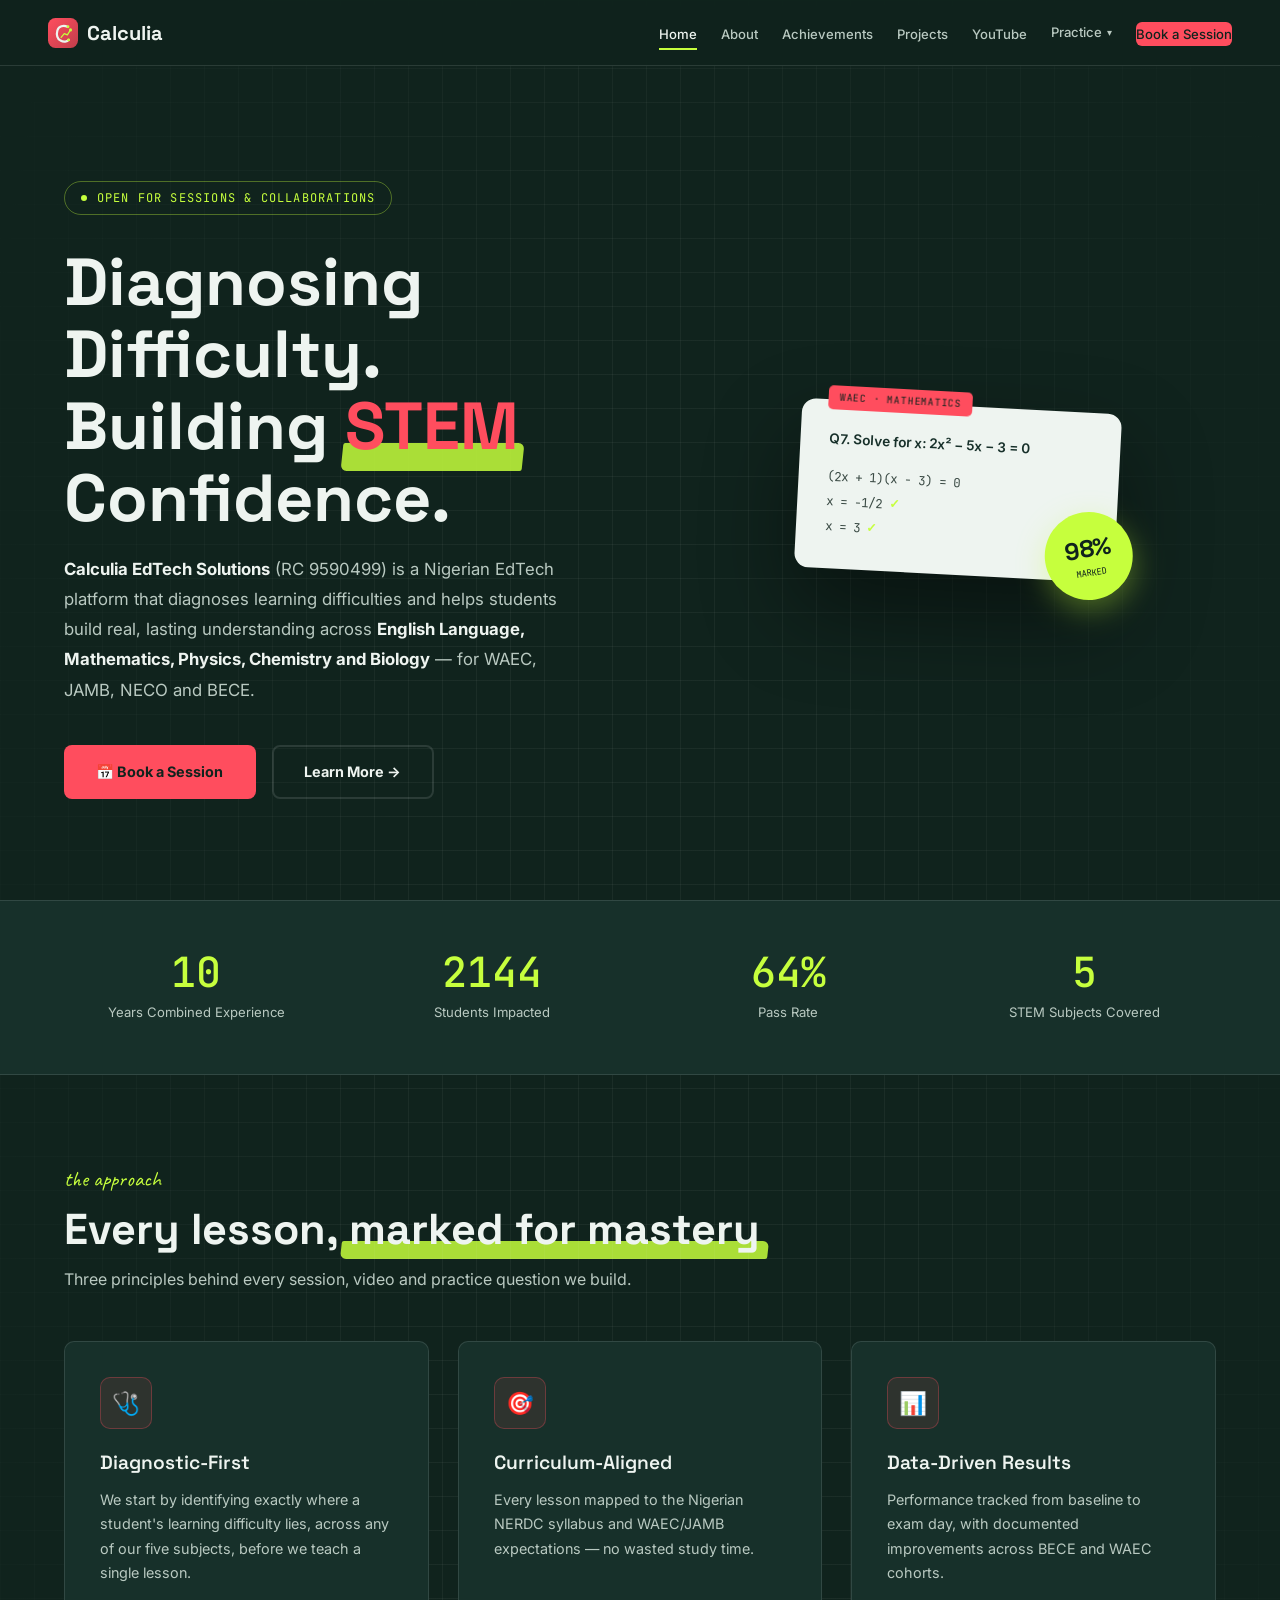
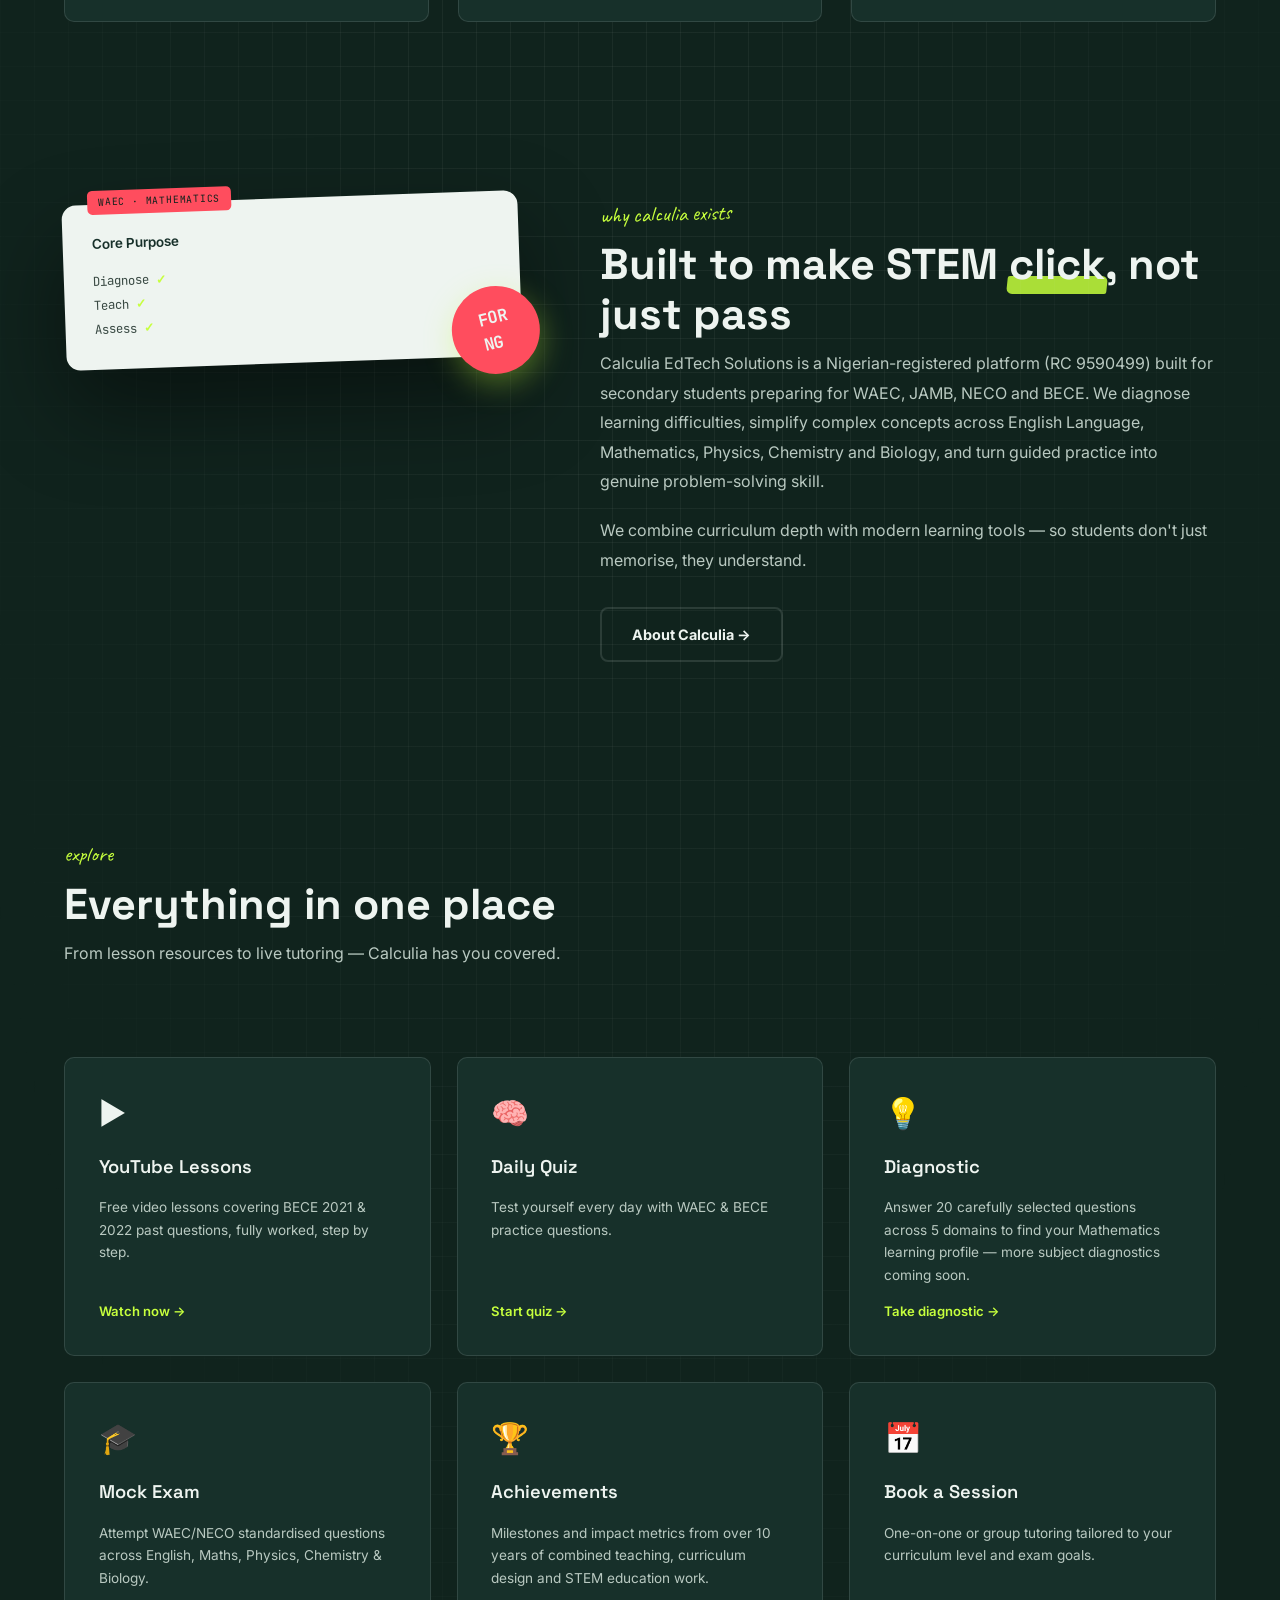
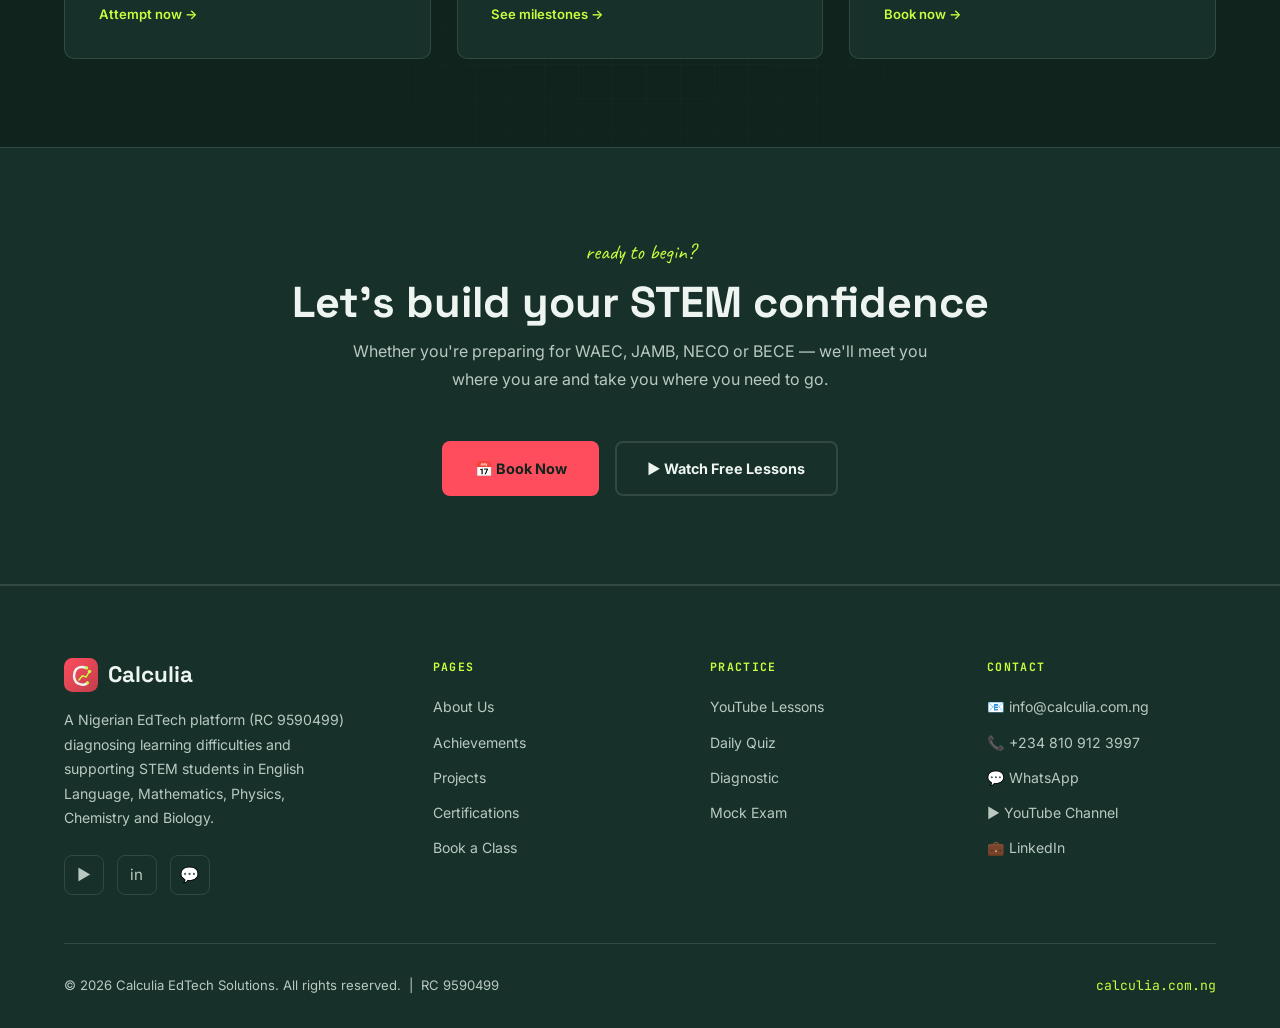
==== commit 4ff6f4fc: "Update index.html" ====
--- a/index.html
+++ b/index.html
@@ -244,7 +244,7 @@
   </div>
   <div class="footer-bottom">
     <p>&copy; 2026 Calculia EdTech Solutions. All rights reserved. &nbsp;|&nbsp; RC 9590499</p>
-    <span>calculiang.github.io</span>
+    <span>calculia.com.ng</span>
   </div>
 </footer>
 
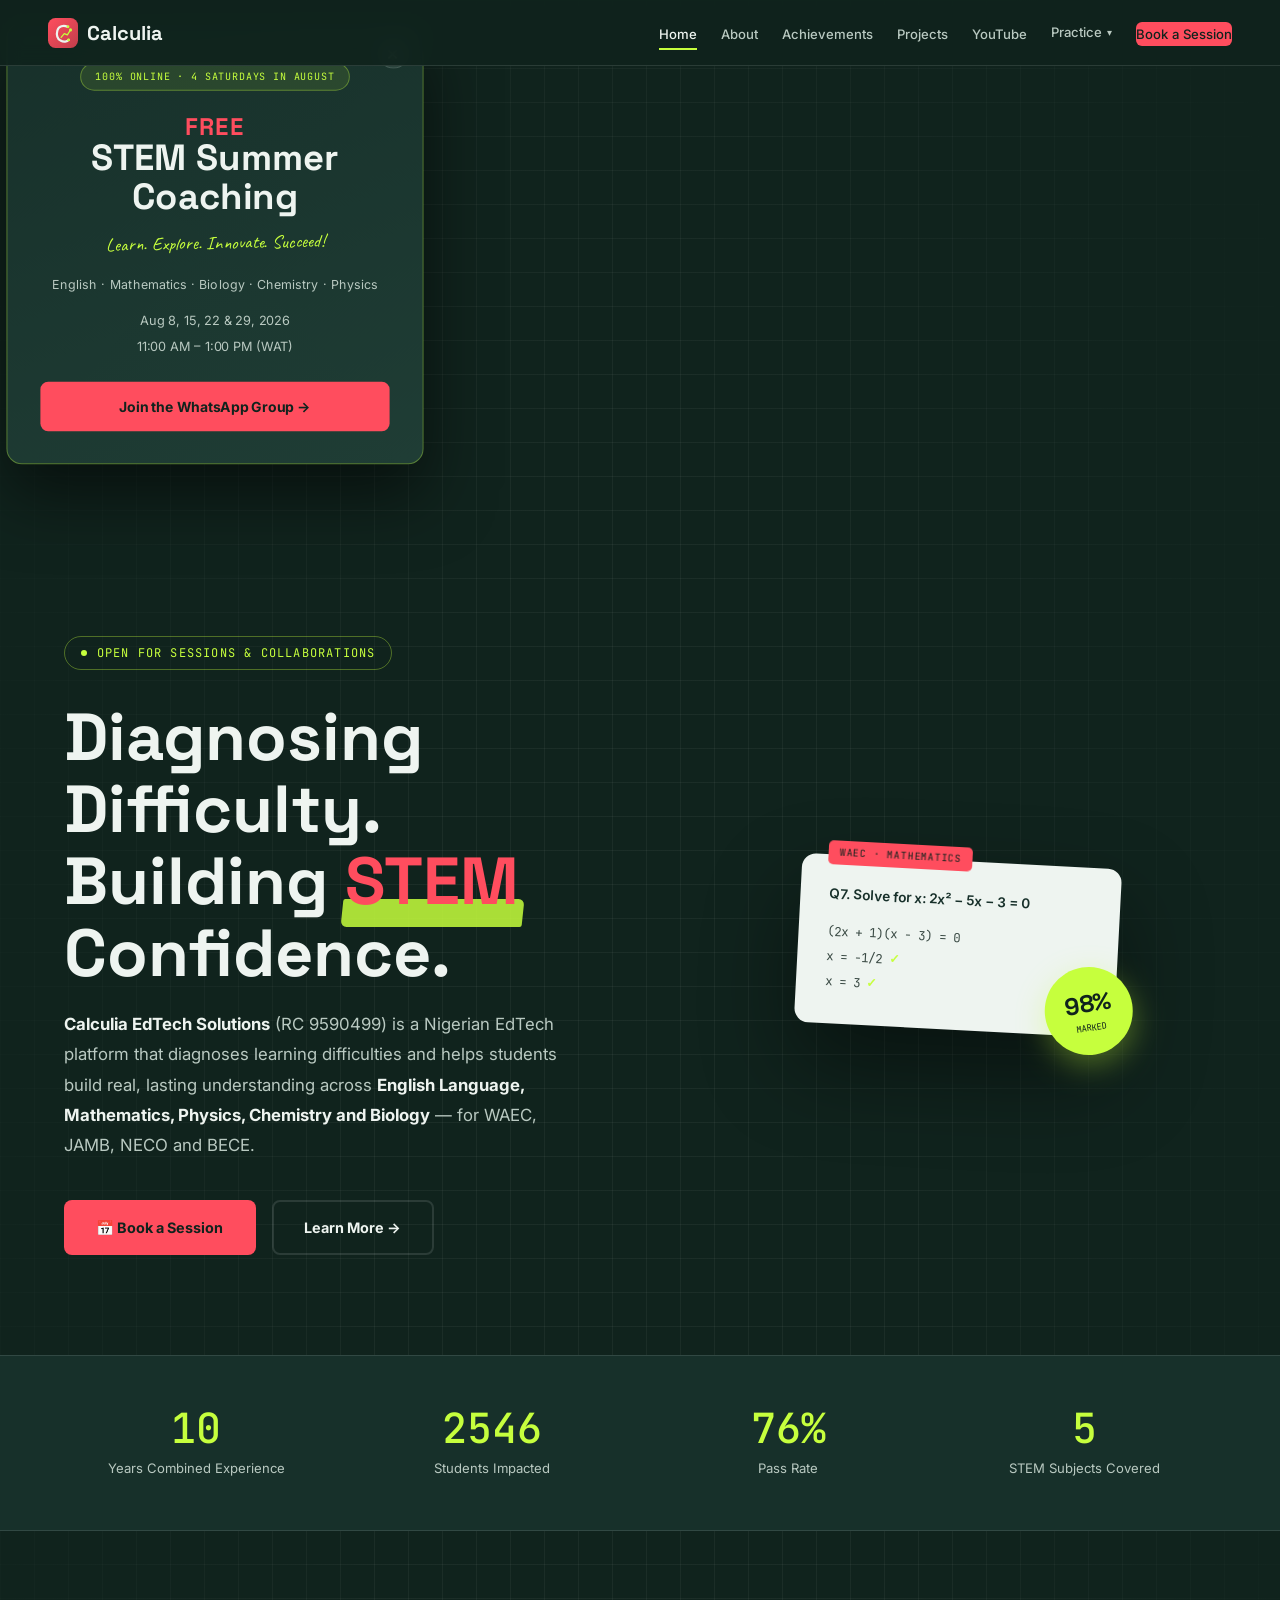
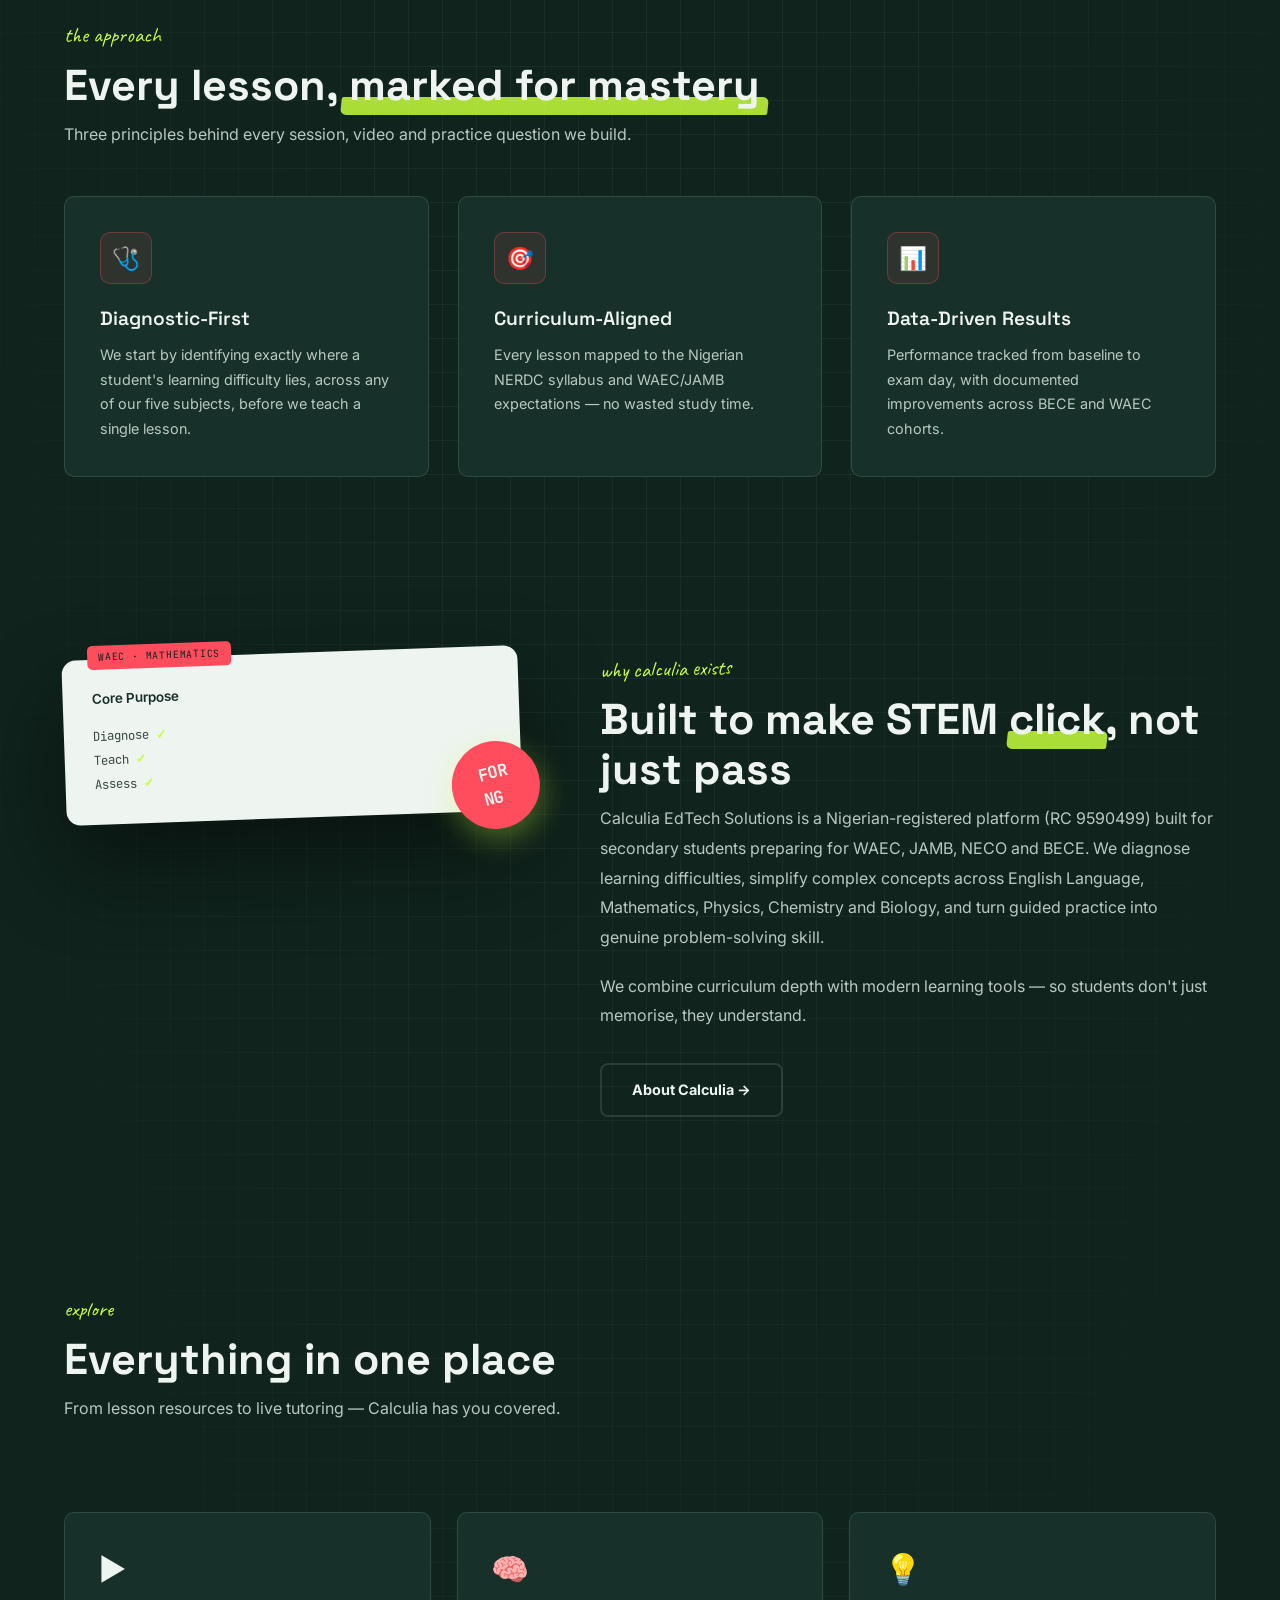
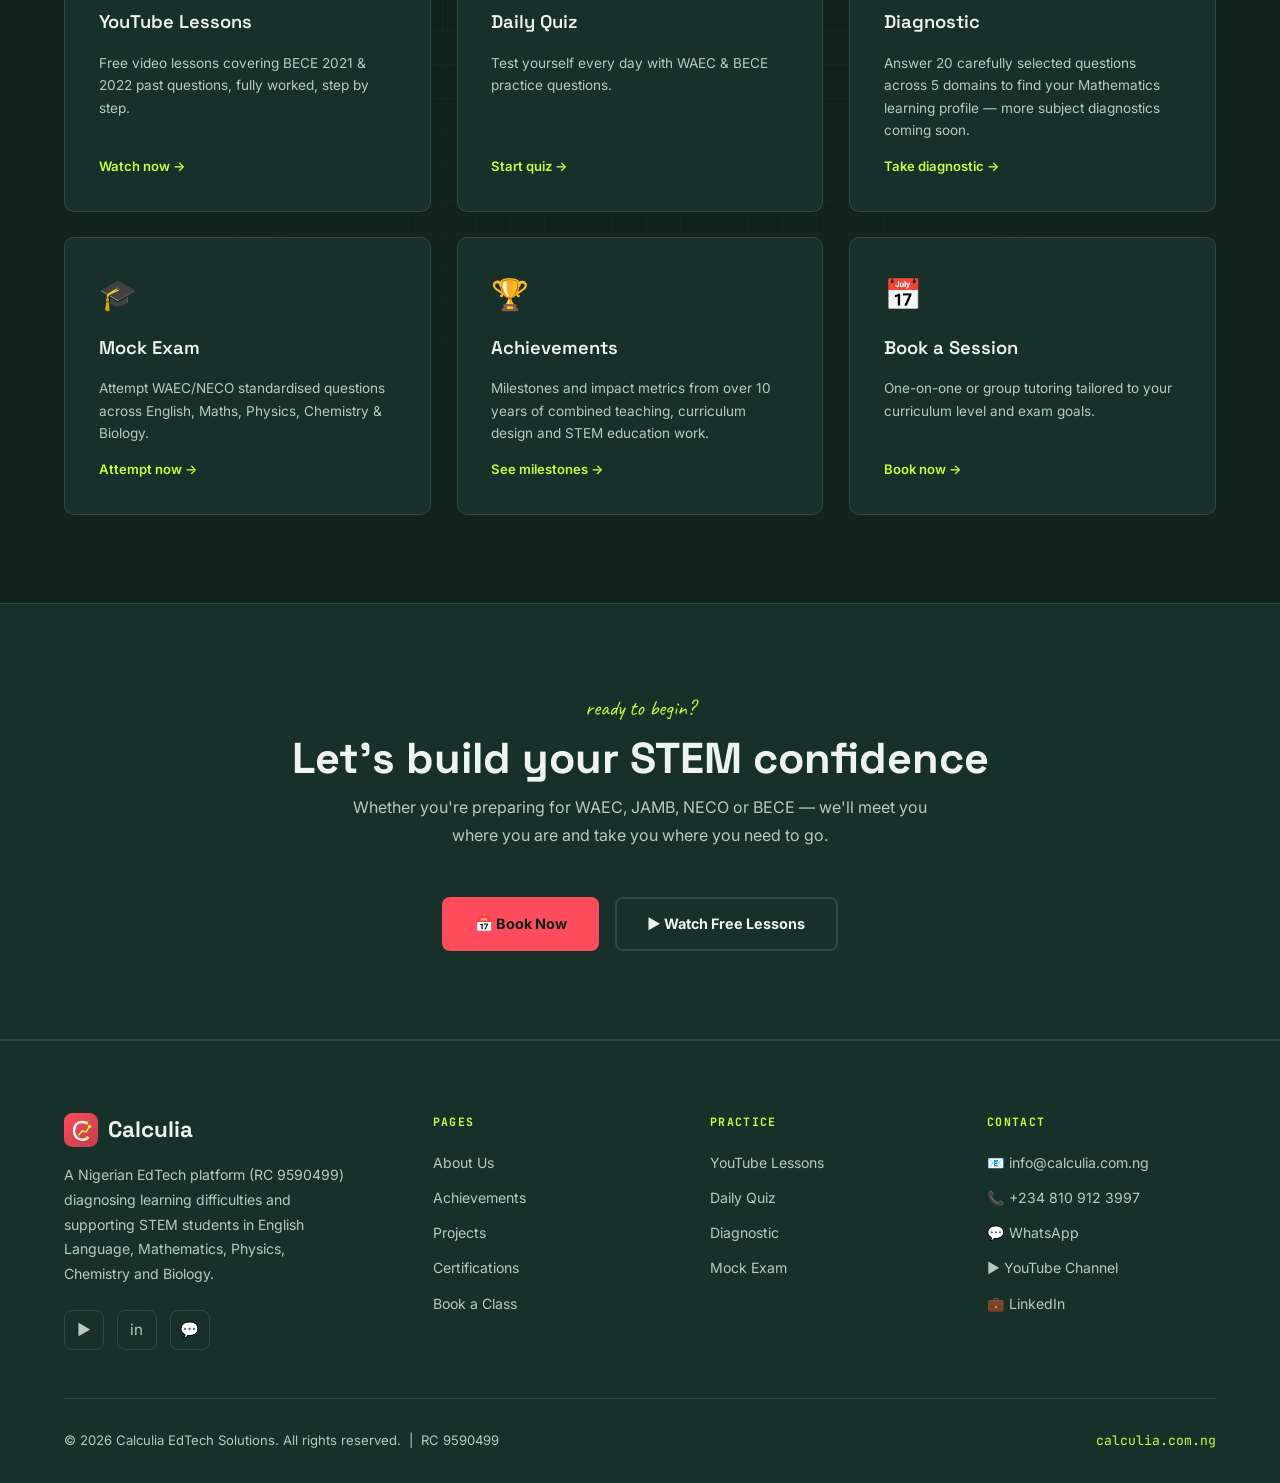
==== commit 445d841b: "Update index.html" ====
--- a/index.html
+++ b/index.html
@@ -15,6 +15,23 @@
 <link rel="stylesheet" href="style.css">
 </head>
 <body class="grid-bg">
+
+  <!-- ══════════ 2. HTML — add just before </body> ══════════ -->
+<div id="stemPopupOverlay" class="stem-popup-overlay">
+  <div class="stem-popup-card" role="button" tabindex="0" aria-label="Join the Free STEM Summer Coaching WhatsApp group">
+    <button class="stem-popup-close" aria-label="Close">&times;</button>
+    <span class="stem-popup-badge">100% Online &middot; 4 Saturdays in August</span>
+    <div class="stem-popup-eyebrow">FREE</div>
+    <div class="stem-popup-title">STEM Summer<br>Coaching</div>
+    <div class="stem-popup-tag">Learn. Explore. Innovate. Succeed!</div>
+    <div class="stem-popup-subjects">English &middot; Mathematics &middot; Biology &middot; Chemistry &middot; Physics</div>
+    <div class="stem-popup-meta">
+      <span>Aug 8, 15, 22 &amp; 29, 2026</span>
+      <span>11:00 AM &ndash; 1:00 PM (WAT)</span>
+    </div>
+    <div class="stem-popup-cta">Join the WhatsApp Group &rarr;</div>
+  </div>
+</div>
 
 <nav>
   <a href="index.html" class="nav-logo"><svg class="brand-mark" viewBox="0 0 96 96" width="30" height="30" xmlns="http://www.w3.org/2000/svg" aria-hidden="true">
--- a/style.css
+++ b/style.css
@@ -231,6 +231,21 @@
 
 /* ── ABOUT PAGE ── */
 .about-grid { display:grid; grid-template-columns:.85fr 1.15fr; gap:5rem; align-items:start; }
+.about-grid.about-solo { grid-template-columns:1fr; max-width:760px; margin:0 auto; }
+
+/* Team profiles */
+.team-grid { display:grid; grid-template-columns:repeat(auto-fit,minmax(240px,1fr)); gap:1.6rem; }
+.team-card { padding:2rem 1.7rem; text-align:center; transition:transform var(--transition), border-color var(--transition); }
+.team-card:hover { transform:translateY(-6px); border-color:var(--border-lime); }
+.team-avatar { width:160px; height:200px; margin:0 auto 1.3rem; border-radius:var(--radius); display:flex; align-items:center; justify-content:center; font-family:var(--f-display); font-weight:700; font-size:2rem; color:var(--blackboard); background:linear-gradient(135deg,var(--avatar-a),var(--avatar-b)); box-shadow:0 16px 38px rgba(0,0,0,.45); overflow:hidden; border:3px solid var(--border-lime); }
+.team-avatar-photo { background:var(--blackboard-mid); }
+.team-avatar-photo img { width:100%; height:100%; object-fit:cover; }
+.team-avatar-illustration svg { width:62%; height:62%; }
+.team-name { font-family:var(--f-display); font-size:1.1rem; font-weight:600; color:var(--chalk); margin-bottom:.3rem; }
+.team-role { font-family:var(--f-mono); font-size:.7rem; color:var(--lime); text-transform:uppercase; letter-spacing:.08em; margin-bottom:1.1rem; }
+.team-detail { font-size:.85rem; color:var(--chalk-dim); line-height:1.6; margin-bottom:.6rem; text-align:left; }
+.team-detail:last-child { margin-bottom:0; }
+.team-label { display:block; font-family:var(--f-mono); font-size:.65rem; color:var(--chalk-dim); opacity:.7; text-transform:uppercase; letter-spacing:.08em; margin-bottom:.2rem; }
 .about-photo-wrap { position:relative; }
 .about-photo { width:100%; border-radius:14px; border:2px solid var(--border-lime); box-shadow:0 30px 80px rgba(0,0,0,.5); object-fit:cover; transform:rotate(-2deg); }
 .about-photo-badge { position:absolute; bottom:-18px; right:-18px; background:var(--coral); border-radius:50%; width:96px; height:96px; display:flex; align-items:center; justify-content:center; text-align:center; transform:rotate(8deg); }
@@ -319,6 +334,84 @@
 @keyframes fadeIn  { from { opacity:0; } to { opacity:1; } }
 @keyframes pulse { 0%,100% { opacity:1; } 50% { opacity:.3; } }
 
+<!-- ══════════ 1. CSS — add to style.css ══════════ -->
+<style>
+/* ── STEM SUMMER COACHING POPUP ── */
+.stem-popup-overlay {
+  position: fixed; inset: 0; z-index: 1000;
+  background: rgba(16,35,29,.88);
+  backdrop-filter: blur(6px);
+  display: flex; align-items: center; justify-content: center;
+  padding: 1.5rem;
+  opacity: 0; pointer-events: none;
+  transition: opacity .35s ease;
+}
+.stem-popup-overlay.is-visible { opacity: 1; pointer-events: auto; }
+.stem-popup-overlay.is-hidden { display: none; }
+
+.stem-popup-card {
+  position: relative;
+  width: 100%; max-width: 430px;
+  background: linear-gradient(160deg, var(--blackboard-mid), var(--blackboard-high));
+  border: 1px solid var(--border-lime);
+  border-radius: 16px;
+  padding: 2.5rem 2.1rem 2.1rem;
+  text-align: center;
+  cursor: pointer;
+  box-shadow: 0 30px 70px rgba(0,0,0,.55);
+  transform: translateY(16px) scale(.97);
+  transition: transform .35s ease;
+}
+.stem-popup-overlay.is-visible .stem-popup-card { transform: translateY(0) scale(1); }
+
+.stem-popup-close {
+  position: absolute; top: .9rem; right: .9rem;
+  width: 32px; height: 32px; border-radius: 50%;
+  background: rgba(238,244,240,.08); border: 1px solid var(--border);
+  color: var(--chalk); font-size: 1.3rem; line-height: 1;
+  display: flex; align-items: center; justify-content: center;
+  transition: background var(--transition), color var(--transition);
+}
+.stem-popup-close:hover { background: var(--coral); color: var(--blackboard); }
+
+.stem-popup-badge {
+  display: inline-block; font-family: var(--f-mono); font-size: .65rem;
+  letter-spacing: .1em; text-transform: uppercase; color: var(--lime);
+  background: rgba(198,255,61,.1); border: 1px solid var(--border-lime);
+  border-radius: 20px; padding: .35rem .9rem; margin-bottom: 1.2rem;
+}
+
+.stem-popup-eyebrow {
+  font-family: var(--f-display); font-weight: 700; font-size: 1.55rem;
+  color: var(--coral); letter-spacing: .04em; margin-bottom: -.4rem;
+}
+.stem-popup-title {
+  font-family: var(--f-display); font-weight: 700; color: var(--chalk);
+  font-size: clamp(1.85rem,5vw,2.35rem); line-height: 1.05; margin-bottom: .85rem;
+}
+.stem-popup-tag {
+  font-family: var(--f-mark); font-size: 1.2rem; color: var(--lime);
+  margin-bottom: 1.15rem; transform: rotate(-1deg);
+}
+.stem-popup-subjects {
+  font-size: .8rem; color: var(--chalk-dim); margin-bottom: 1.15rem; letter-spacing: .02em;
+}
+.stem-popup-meta {
+  display: flex; flex-direction: column; gap: .4rem;
+  font-size: .82rem; color: var(--chalk-dim); margin-bottom: 1.7rem;
+}
+.stem-popup-cta {
+  display: inline-flex; align-items: center; justify-content: center; gap: .5rem;
+  width: 100%; padding: .9rem 1.2rem; background: var(--coral); color: var(--blackboard);
+  font-weight: 700; font-size: .9rem; border-radius: 8px;
+  transition: background var(--transition), transform var(--transition);
+}
+.stem-popup-card:hover .stem-popup-cta { background: var(--lime); transform: translateY(-2px); }
+
+@media (max-width: 480px) {
+  .stem-popup-card { padding: 2.2rem 1.5rem 1.7rem; }
+}
+</style>
 /* ══════════ RESPONSIVE ══════════ */
 @media (max-width:1100px) {
   nav,section,#stats-band,footer,.page-banner,.home-nav-grid { padding-left:2.5rem; padding-right:2.5rem; }
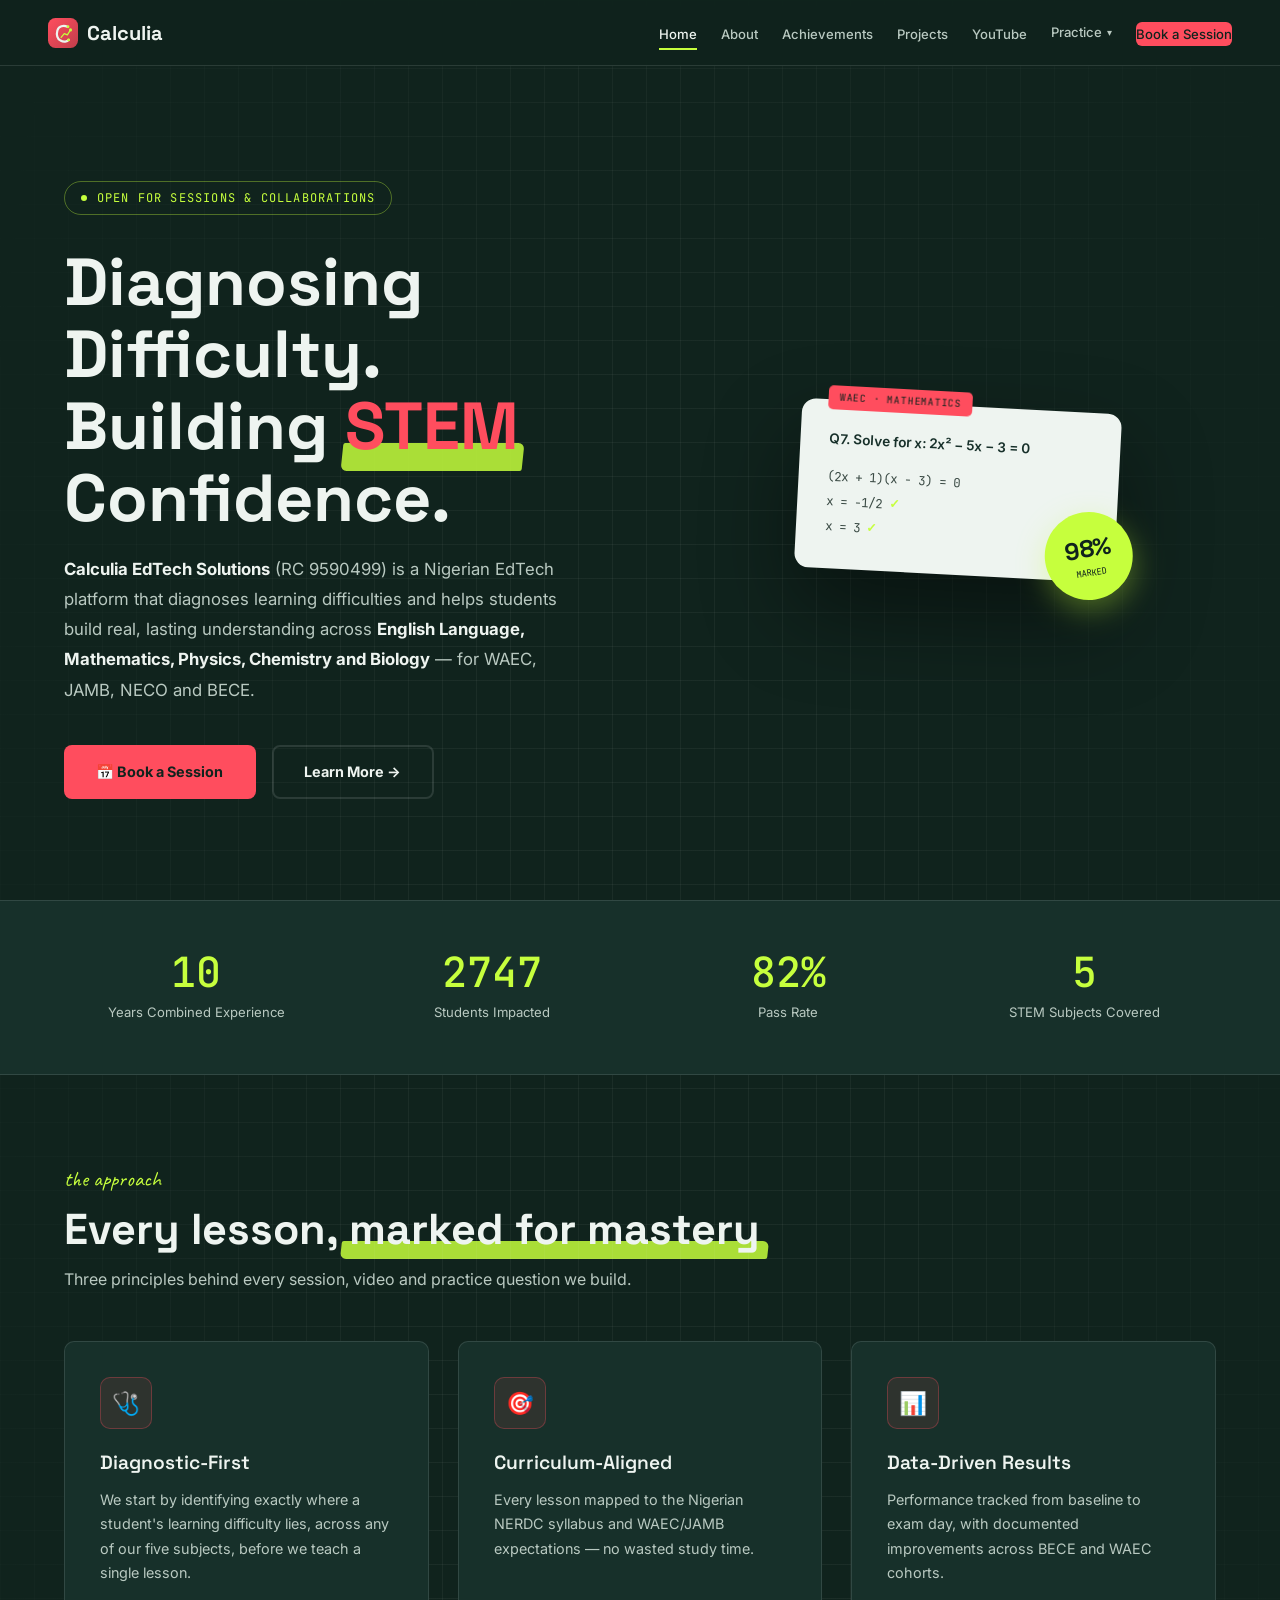
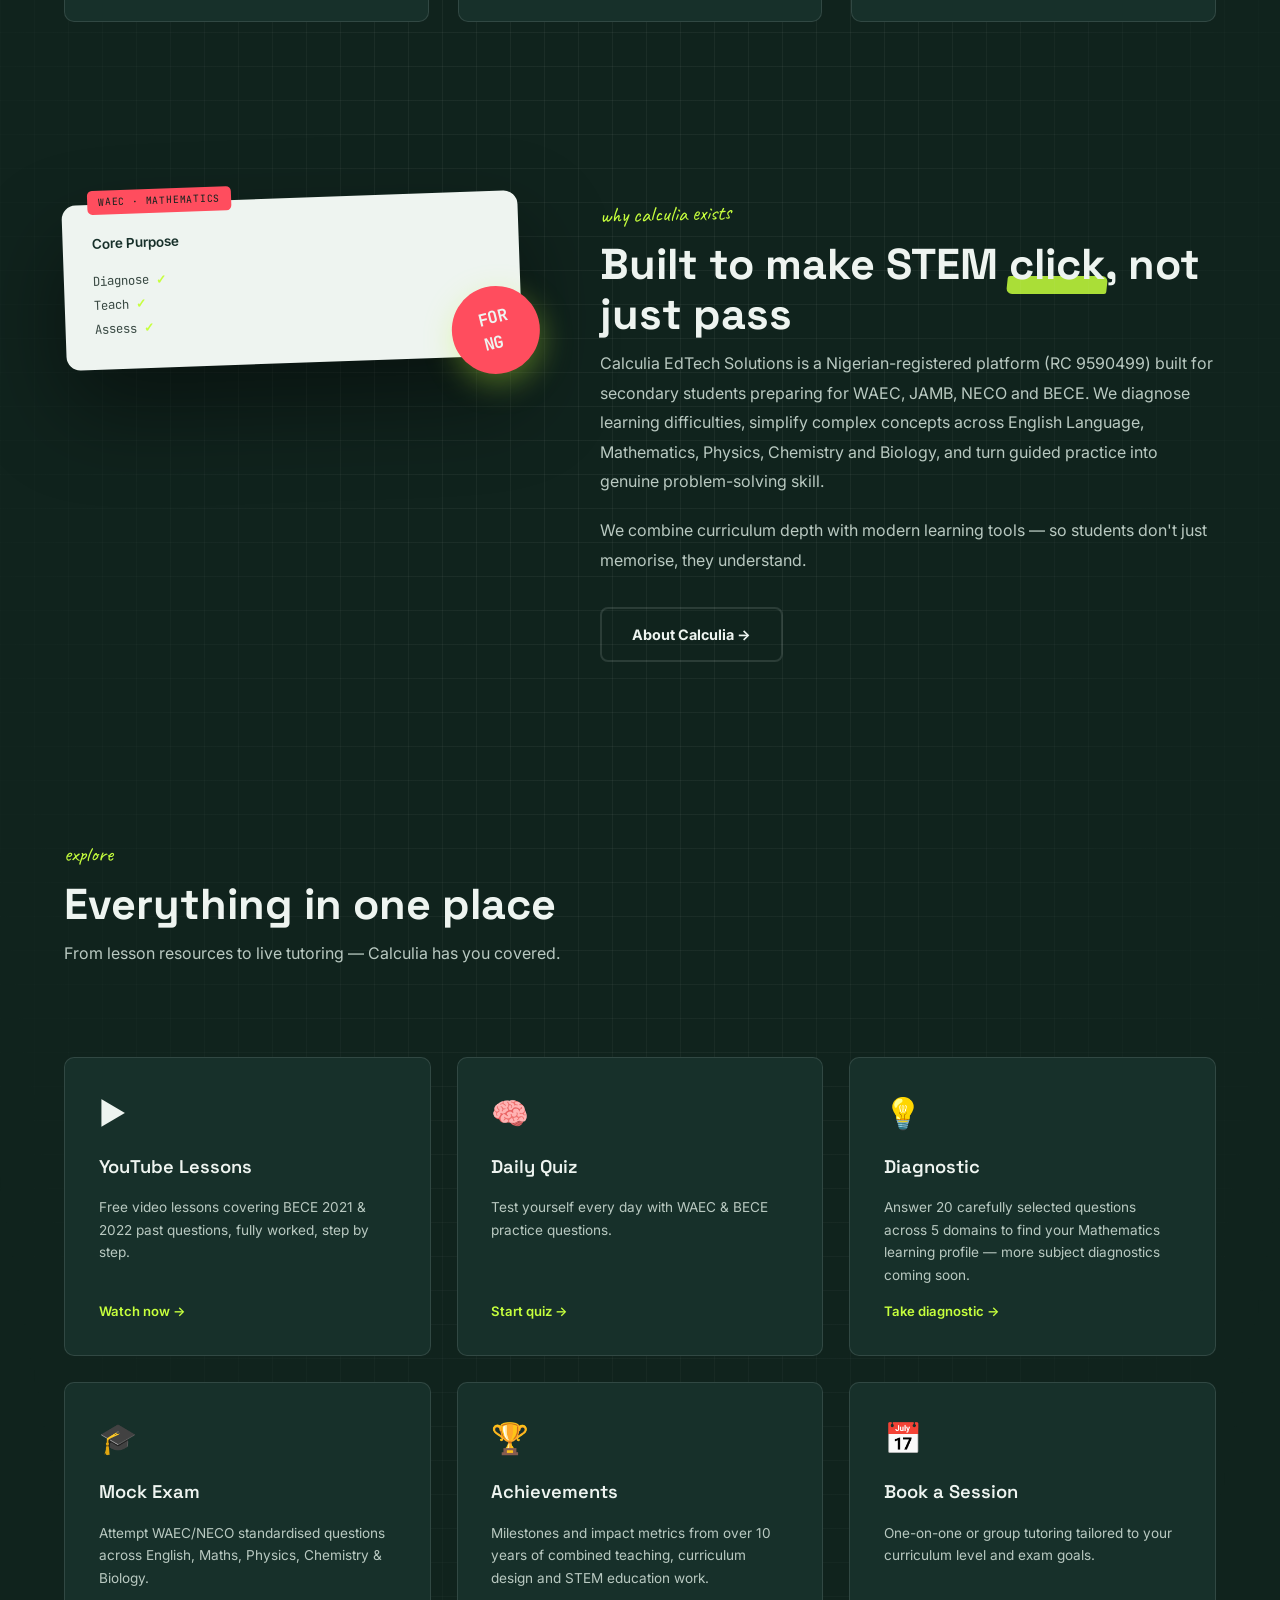
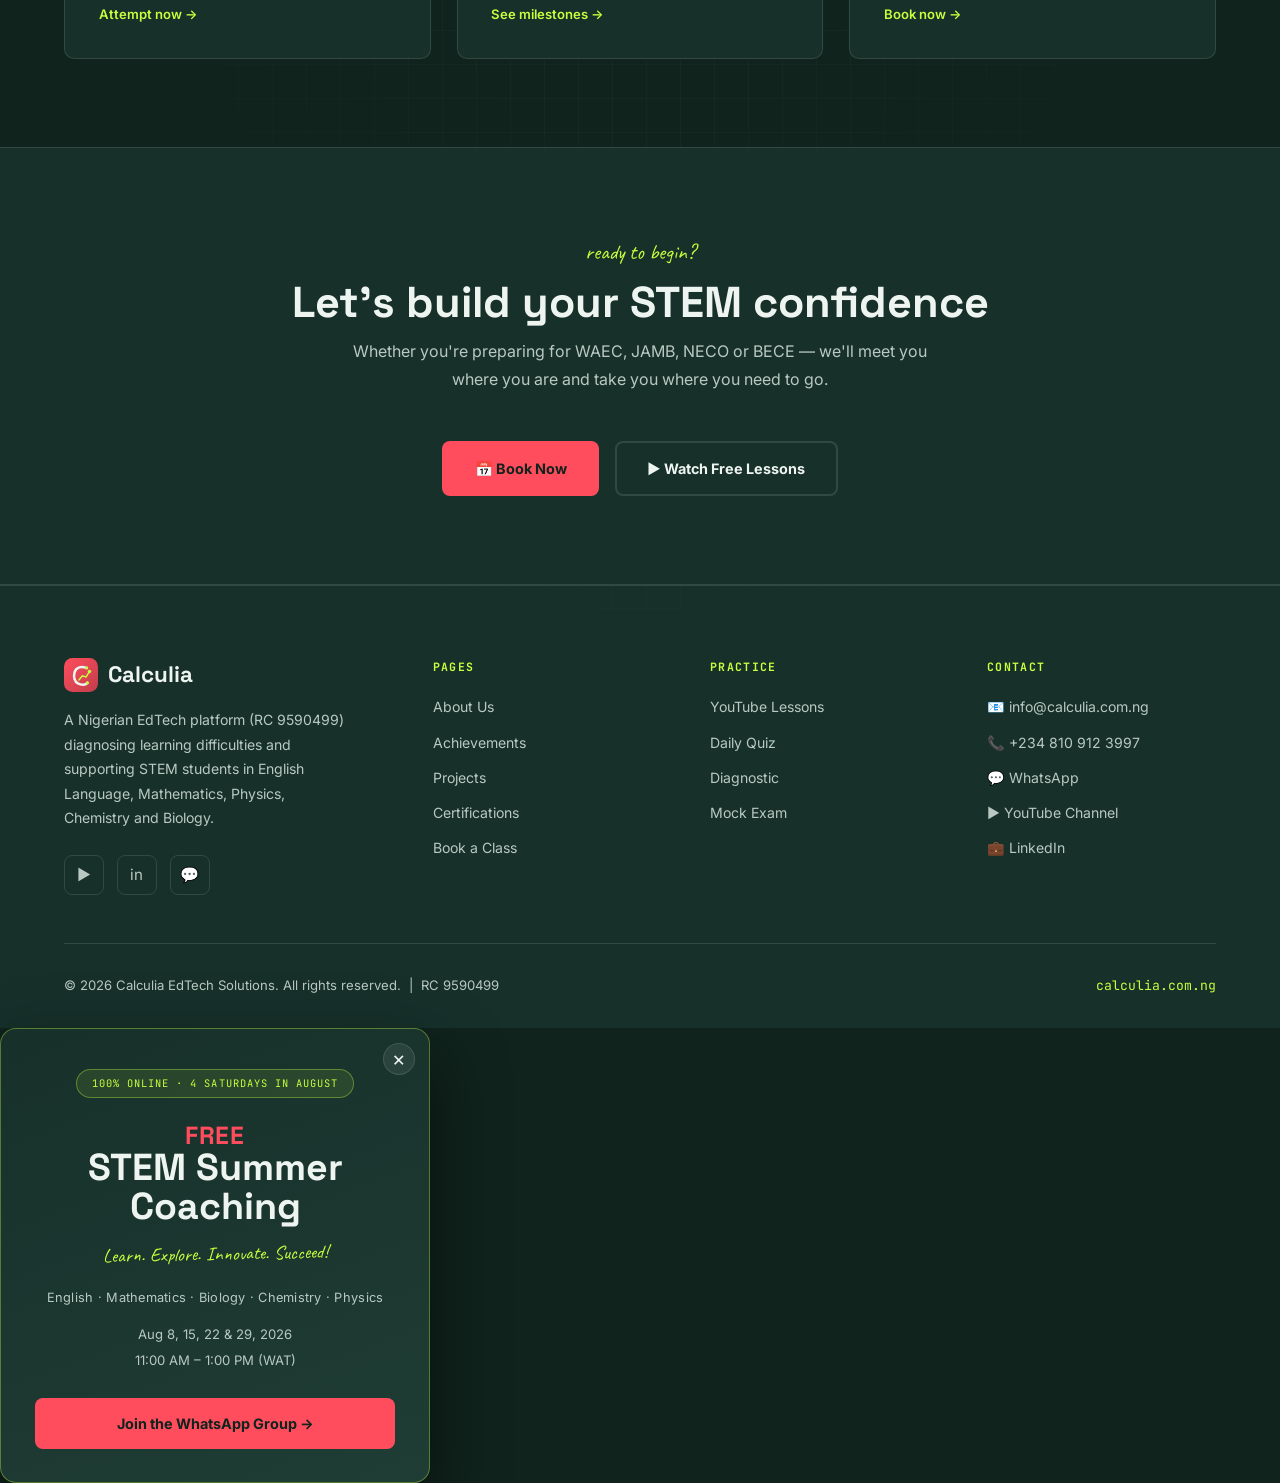
==== commit 6040d510: "Update index.html" ====
--- a/index.html
+++ b/index.html
@@ -15,24 +15,7 @@
 <link rel="stylesheet" href="style.css">
 </head>
 <body class="grid-bg">
-
-  <!-- ══════════ 2. HTML — add just before </body> ══════════ -->
-<div id="stemPopupOverlay" class="stem-popup-overlay">
-  <div class="stem-popup-card" role="button" tabindex="0" aria-label="Join the Free STEM Summer Coaching WhatsApp group">
-    <button class="stem-popup-close" aria-label="Close">&times;</button>
-    <span class="stem-popup-badge">100% Online &middot; 4 Saturdays in August</span>
-    <div class="stem-popup-eyebrow">FREE</div>
-    <div class="stem-popup-title">STEM Summer<br>Coaching</div>
-    <div class="stem-popup-tag">Learn. Explore. Innovate. Succeed!</div>
-    <div class="stem-popup-subjects">English &middot; Mathematics &middot; Biology &middot; Chemistry &middot; Physics</div>
-    <div class="stem-popup-meta">
-      <span>Aug 8, 15, 22 &amp; 29, 2026</span>
-      <span>11:00 AM &ndash; 1:00 PM (WAT)</span>
-    </div>
-    <div class="stem-popup-cta">Join the WhatsApp Group &rarr;</div>
-  </div>
-</div>
-
+  
 <nav>
   <a href="index.html" class="nav-logo"><svg class="brand-mark" viewBox="0 0 96 96" width="30" height="30" xmlns="http://www.w3.org/2000/svg" aria-hidden="true">
       <defs><linearGradient id="navMark" x1="0%" y1="0%" x2="100%" y2="100%"><stop offset="0%" stop-color="#FF4D5E"/><stop offset="100%" stop-color="#C23E4B"/></linearGradient></defs>
@@ -290,5 +273,59 @@
   io.observe(el);
 });
 </script>
+<!-- ══════════ 2. HTML — add just before </body> ══════════ -->
+<div id="stemPopupOverlay" class="stem-popup-overlay">
+  <div class="stem-popup-card" role="button" tabindex="0" aria-label="Join the Free STEM Summer Coaching WhatsApp group">
+    <button class="stem-popup-close" aria-label="Close">&times;</button>
+    <span class="stem-popup-badge">100% Online &middot; 4 Saturdays in August</span>
+    <div class="stem-popup-eyebrow">FREE</div>
+    <div class="stem-popup-title">STEM Summer<br>Coaching</div>
+    <div class="stem-popup-tag">Learn. Explore. Innovate. Succeed!</div>
+    <div class="stem-popup-subjects">English &middot; Mathematics &middot; Biology &middot; Chemistry &middot; Physics</div>
+    <div class="stem-popup-meta">
+      <span>Aug 8, 15, 22 &amp; 29, 2026</span>
+      <span>11:00 AM &ndash; 1:00 PM (WAT)</span>
+    </div>
+    <div class="stem-popup-cta">Join the WhatsApp Group &rarr;</div>
+  </div>
+</div>
+<script>
+(function () {
+  var WHATSAPP_LINK = 'https://chat.whatsapp.com/C9wbOLAtmVbCcz2isjR326';
+  var SHOWN_KEY = 'calculiaSTEMPopupShown';
+
+  document.addEventListener('DOMContentLoaded', function () {
+    var overlay = document.getElementById('stemPopupOverlay');
+    if (!overlay) return;
+
+    // Only show once per browser session. Remove this "if" to show on every page load.
+    if (sessionStorage.getItem(SHOWN_KEY)) return;
+
+    setTimeout(function () {
+      overlay.classList.add('is-visible');
+    }, 1200);
+
+    overlay.addEventListener('click', function (e) {
+      var closedViaX = !!e.target.closest('.stem-popup-close');
+      var clickedCard = !closedViaX && !!e.target.closest('.stem-popup-card');
+
+      if (clickedCard) {
+        window.open(WHATSAPP_LINK, '_blank', 'noopener');
+      }
+      close();
+    });
+
+    document.addEventListener('keydown', function (e) {
+      if (e.key === 'Escape') close();
+    });
+
+    function close() {
+      overlay.classList.remove('is-visible');
+      overlay.classList.add('is-hidden');
+      sessionStorage.setItem(SHOWN_KEY, '1');
+    }
+  });
+})();
+</script>
 </body>
 </html>
--- a/style.css
+++ b/style.css
@@ -335,7 +335,7 @@
 @keyframes pulse { 0%,100% { opacity:1; } 50% { opacity:.3; } }
 
 <!-- ══════════ 1. CSS — add to style.css ══════════ -->
-<style>
+
 /* ── STEM SUMMER COACHING POPUP ── */
 .stem-popup-overlay {
   position: fixed; inset: 0; z-index: 1000;
@@ -411,7 +411,7 @@
 @media (max-width: 480px) {
   .stem-popup-card { padding: 2.2rem 1.5rem 1.7rem; }
 }
-</style>
+
 /* ══════════ RESPONSIVE ══════════ */
 @media (max-width:1100px) {
   nav,section,#stats-band,footer,.page-banner,.home-nav-grid { padding-left:2.5rem; padding-right:2.5rem; }
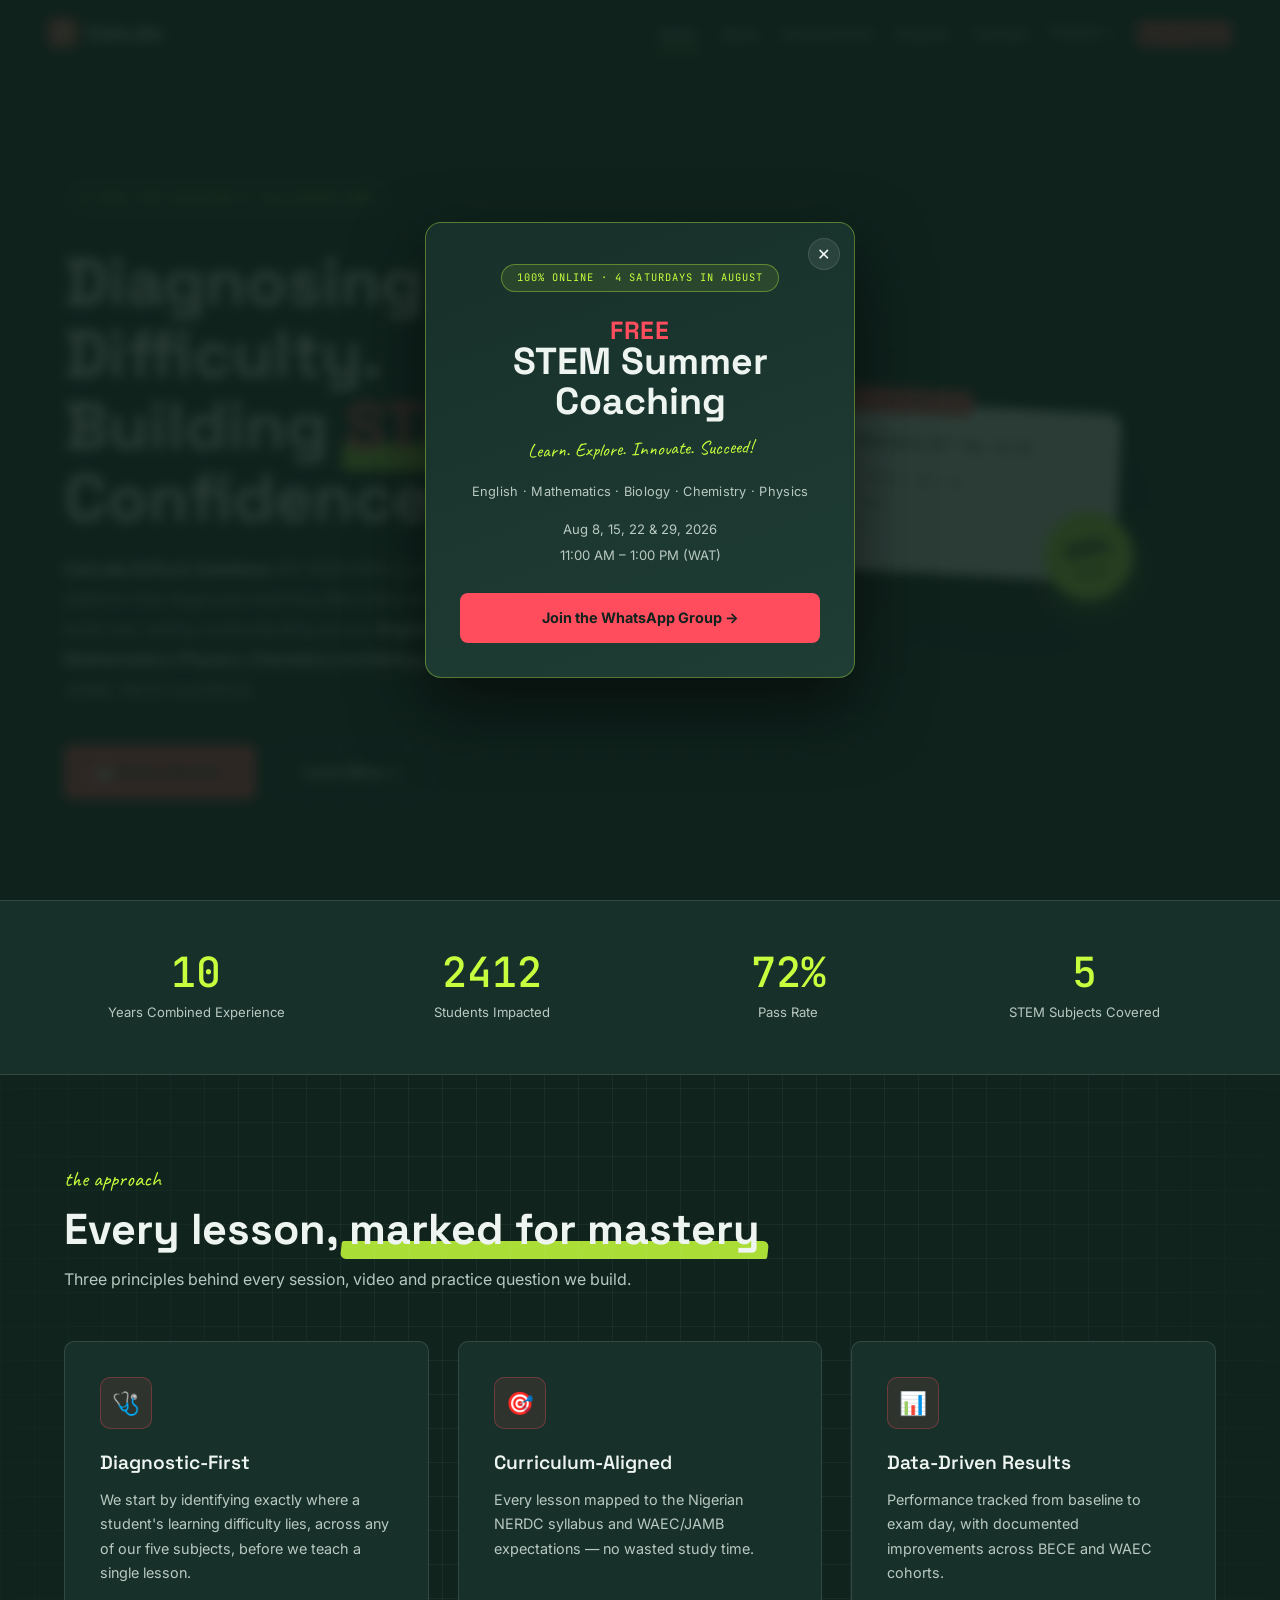
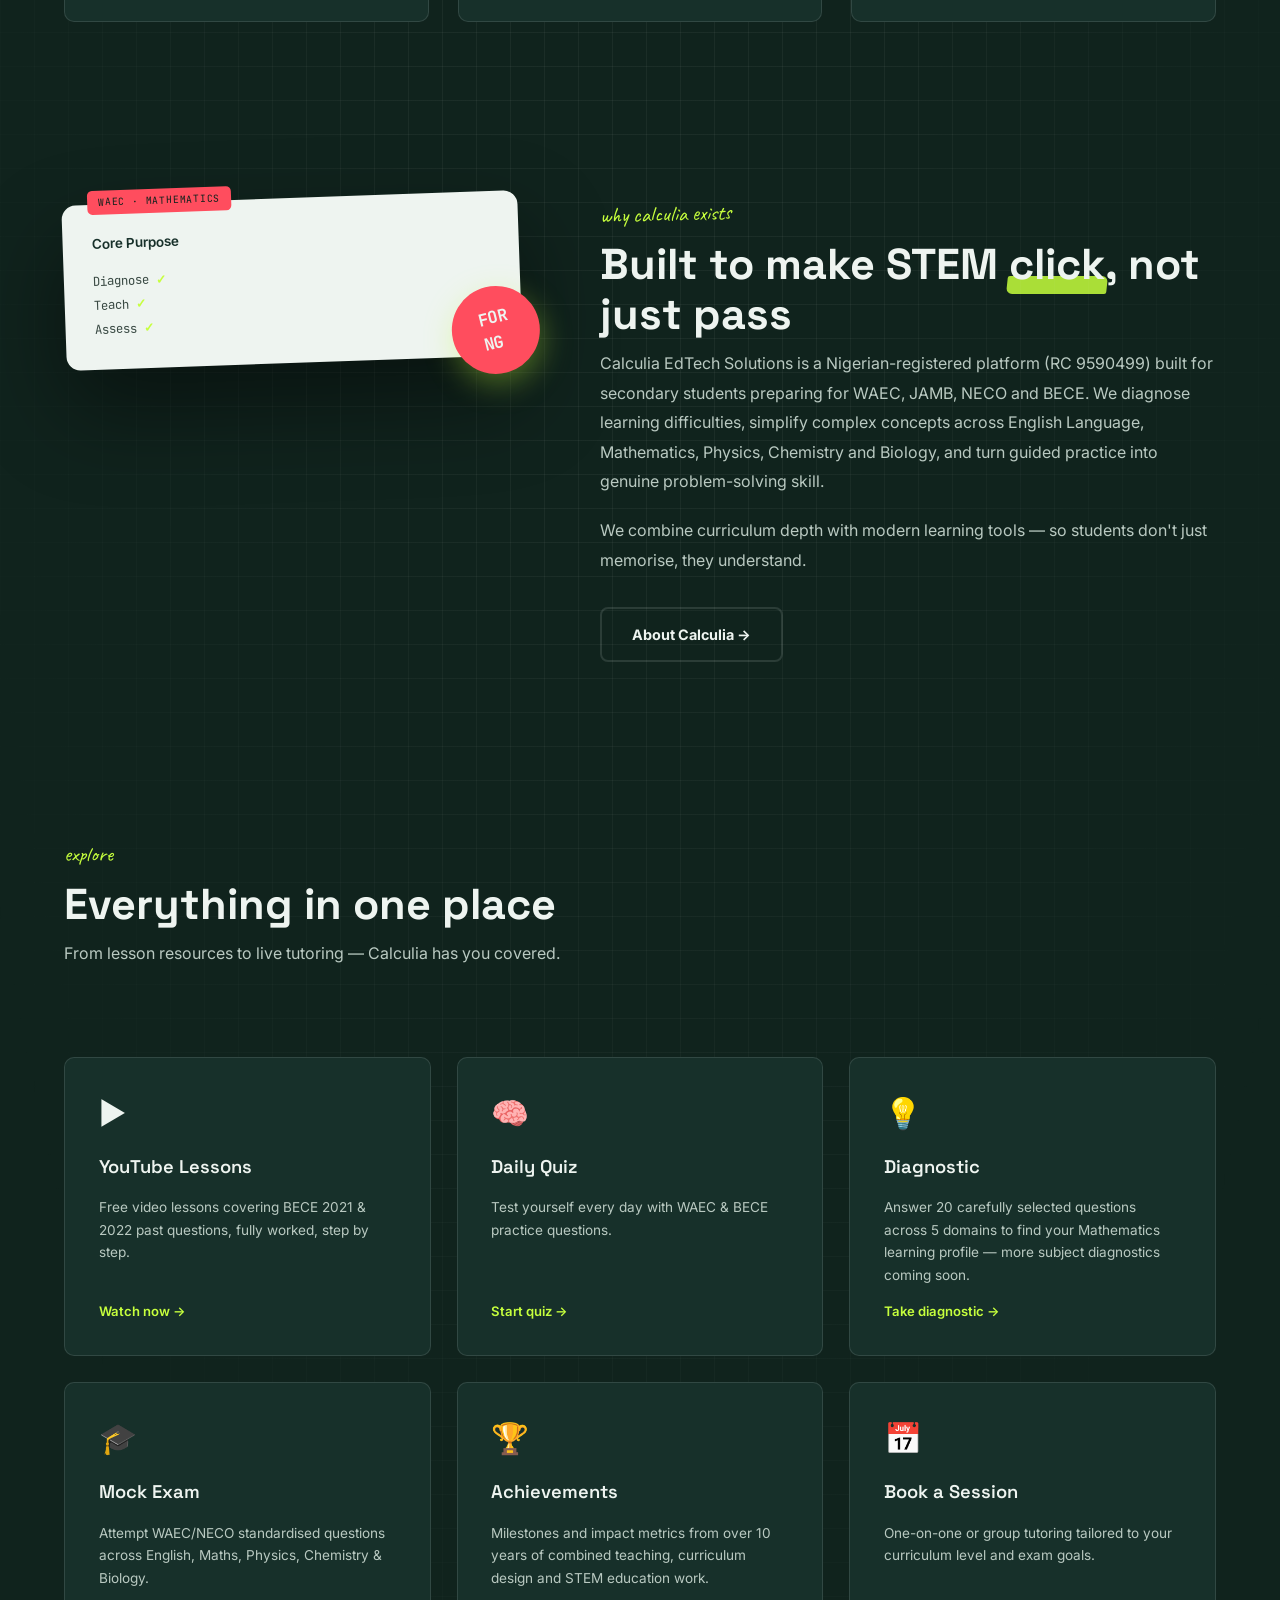
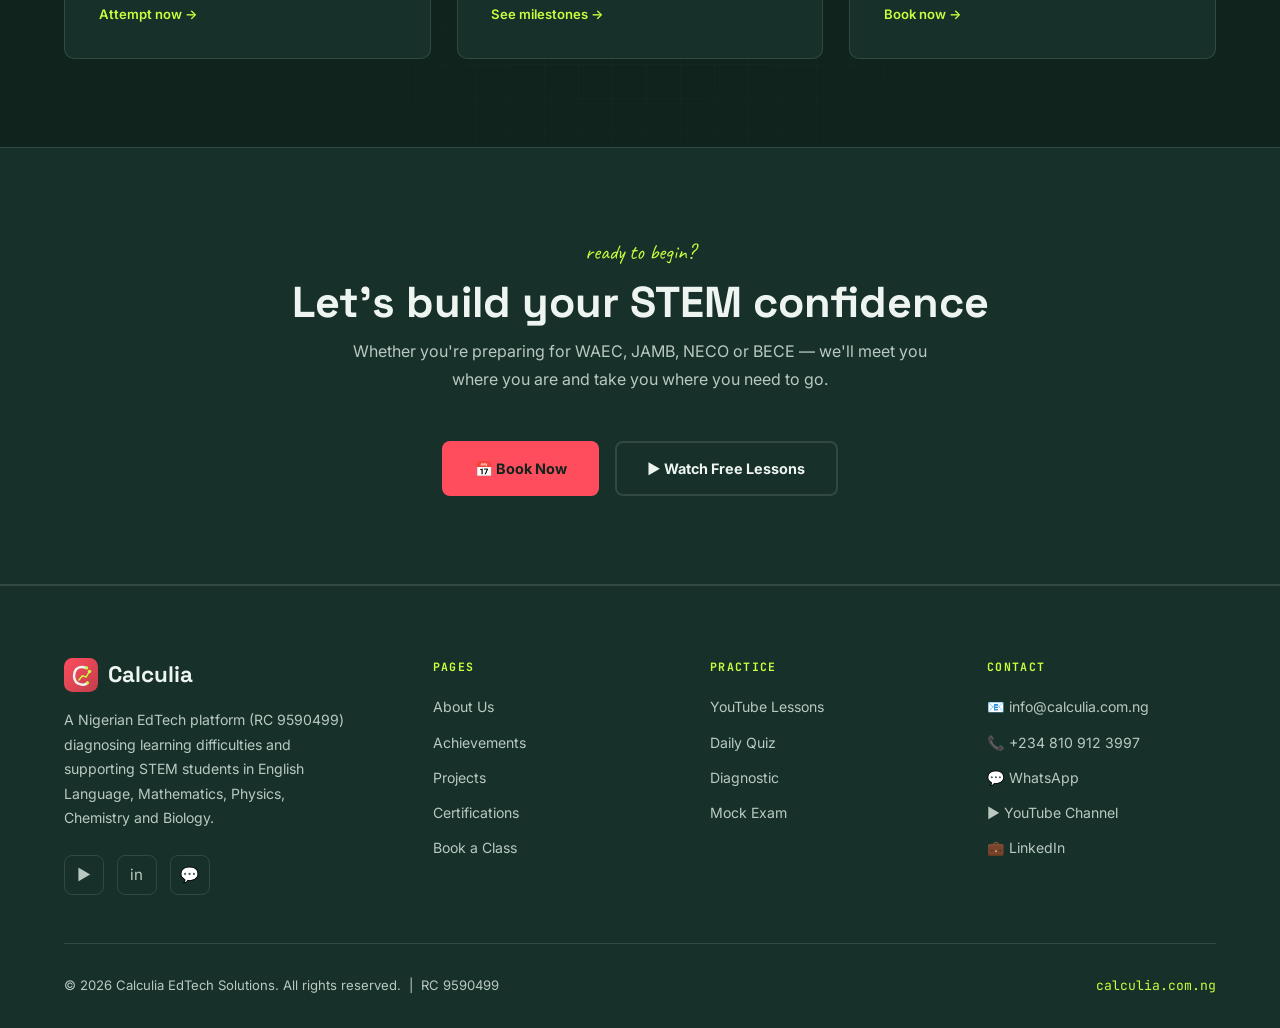
==== commit cdf7afbd: "Update index.html" ====
--- a/index.html
+++ b/index.html
@@ -322,7 +322,6 @@
     function close() {
       overlay.classList.remove('is-visible');
       overlay.classList.add('is-hidden');
-      sessionStorage.setItem(SHOWN_KEY, '1');
     }
   });
 })();
--- a/style.css
+++ b/style.css
@@ -334,8 +334,6 @@
 @keyframes fadeIn  { from { opacity:0; } to { opacity:1; } }
 @keyframes pulse { 0%,100% { opacity:1; } 50% { opacity:.3; } }
 
-<!-- ══════════ 1. CSS — add to style.css ══════════ -->
-
 /* ── STEM SUMMER COACHING POPUP ── */
 .stem-popup-overlay {
   position: fixed; inset: 0; z-index: 1000;
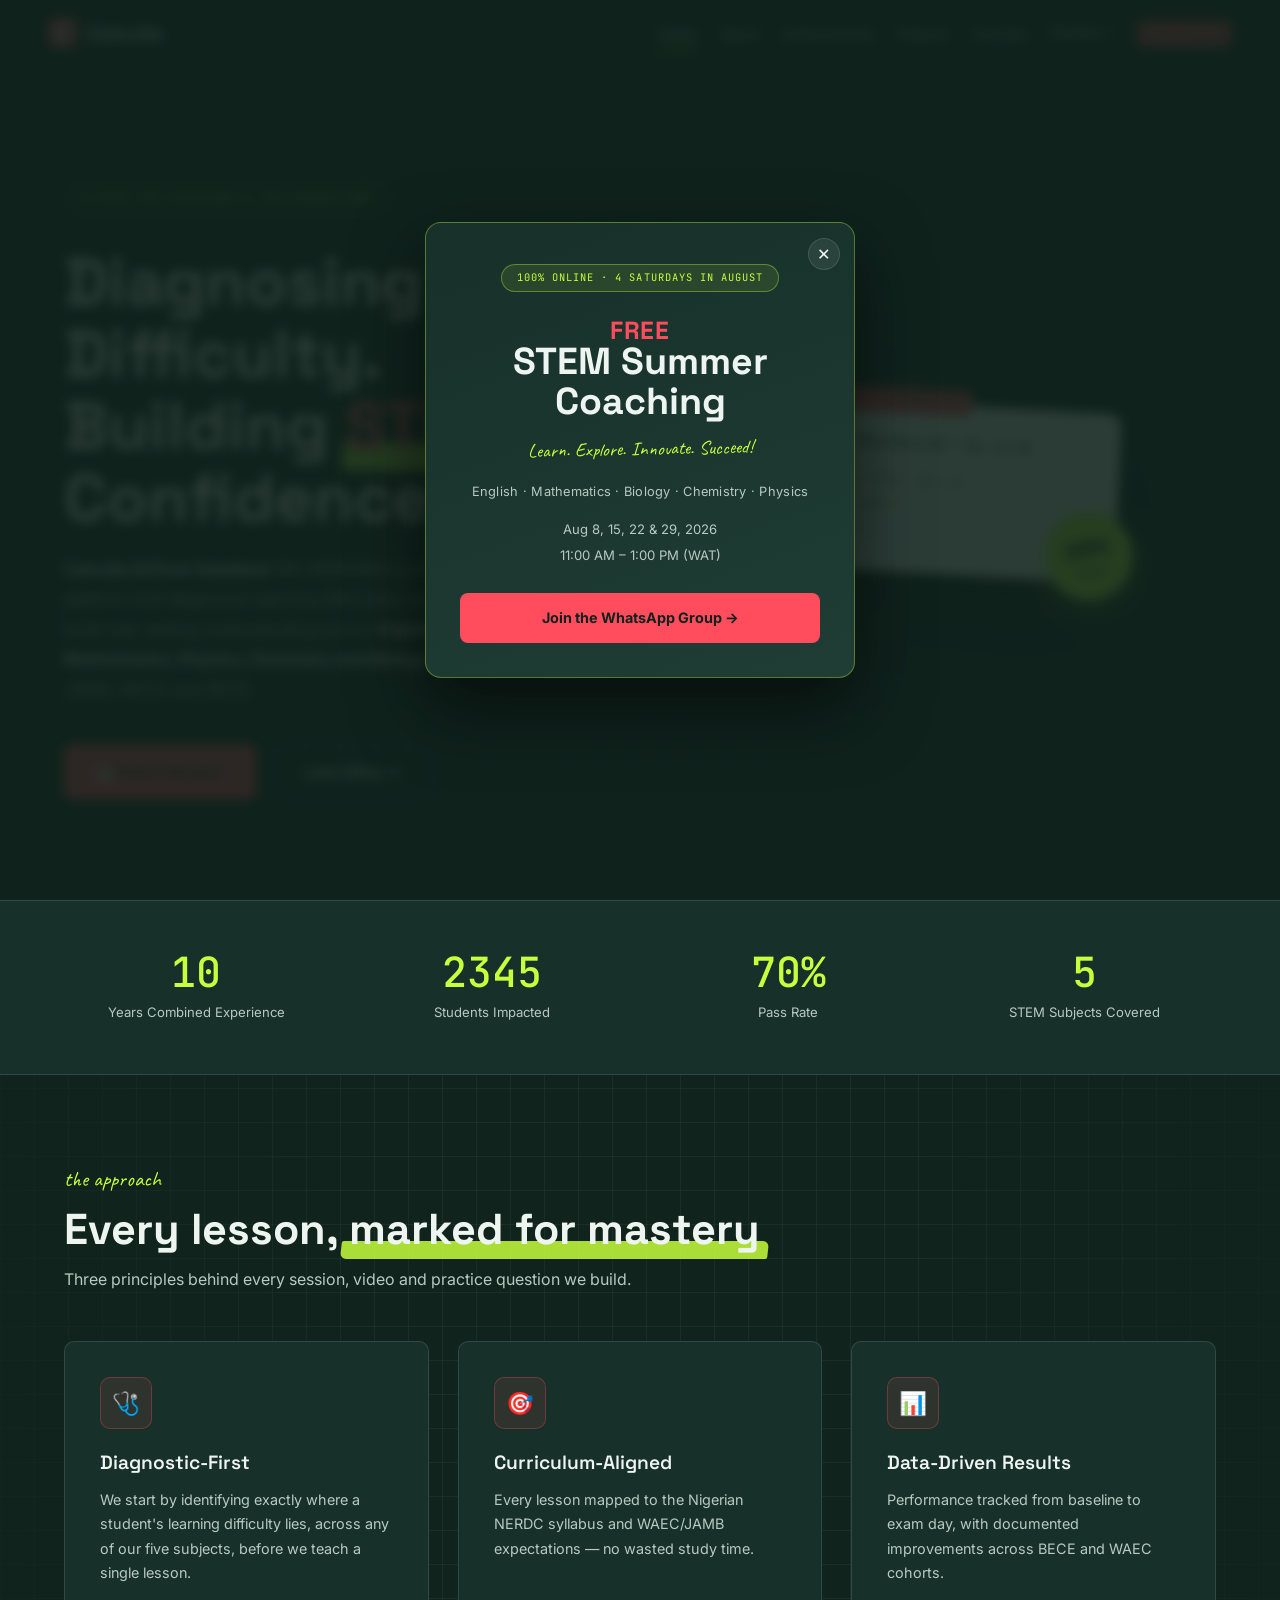
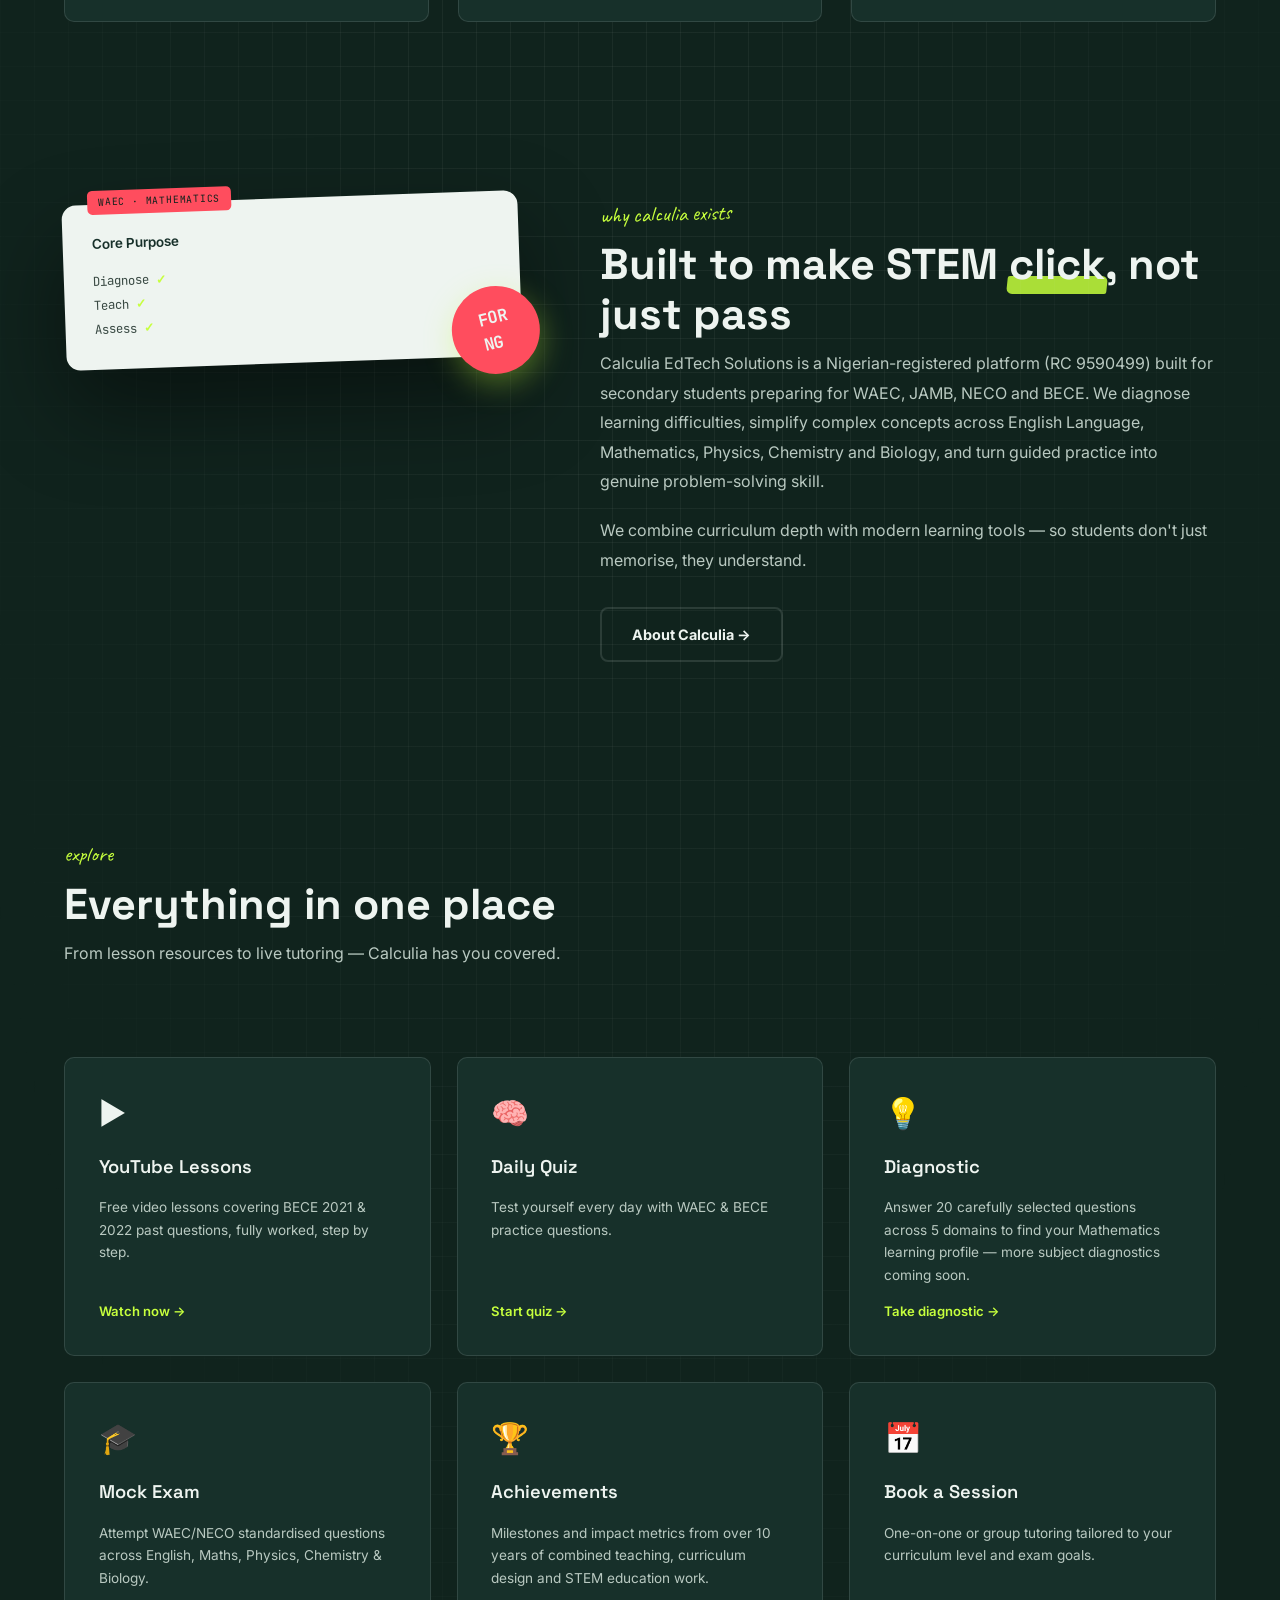
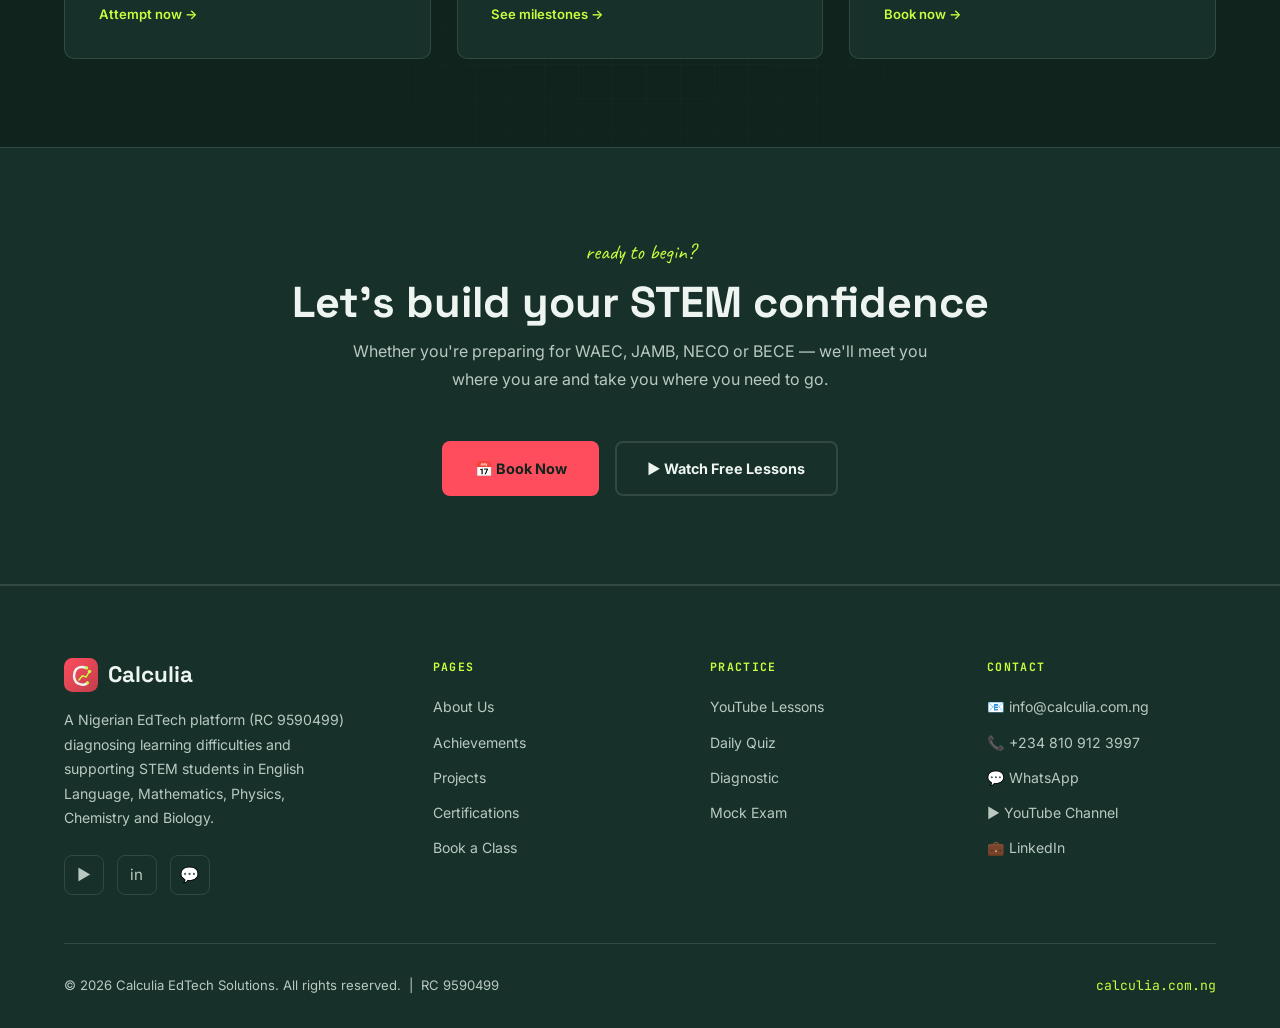
==== commit b3622dcc: "Update index.html" ====
--- a/index.html
+++ b/index.html
@@ -322,6 +322,7 @@
     function close() {
       overlay.classList.remove('is-visible');
       overlay.classList.add('is-hidden');
+      sessionStorage.setItem(SHOWN_KEY, '1');
     }
   });
 })();
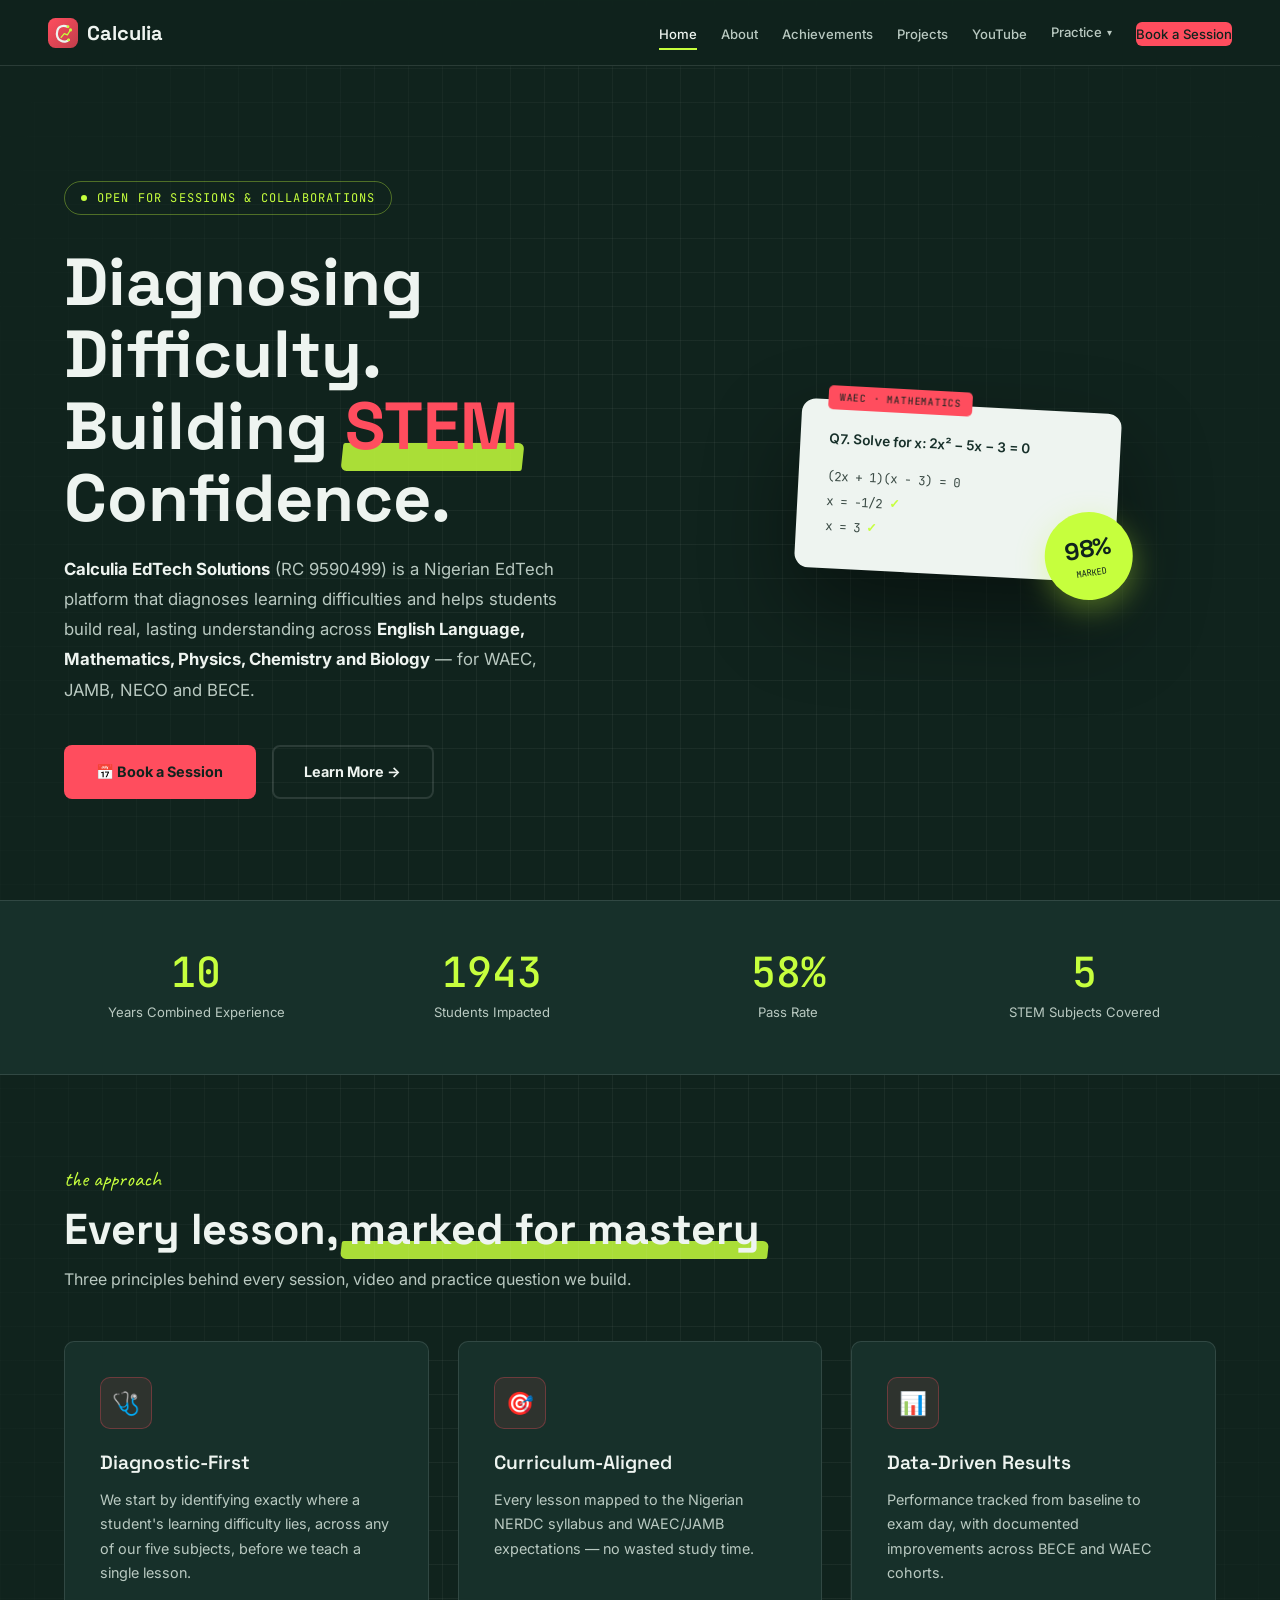
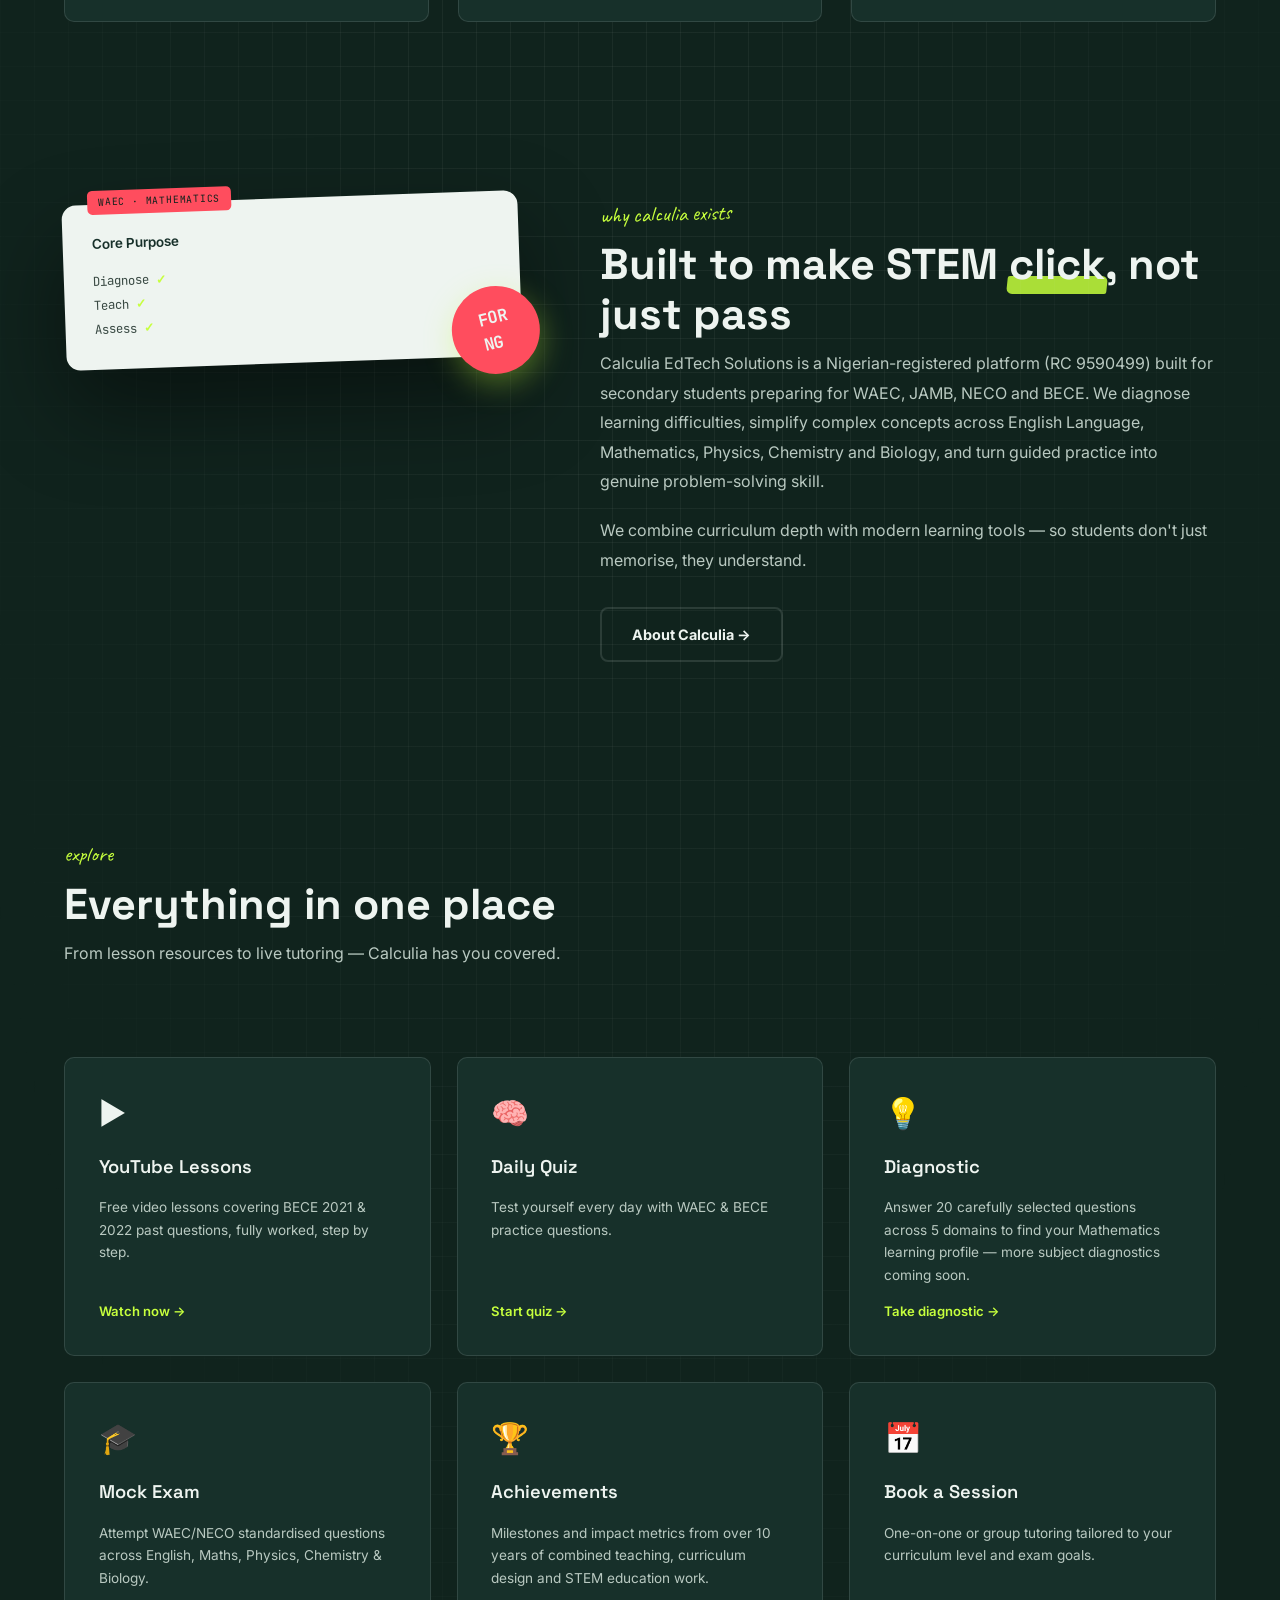
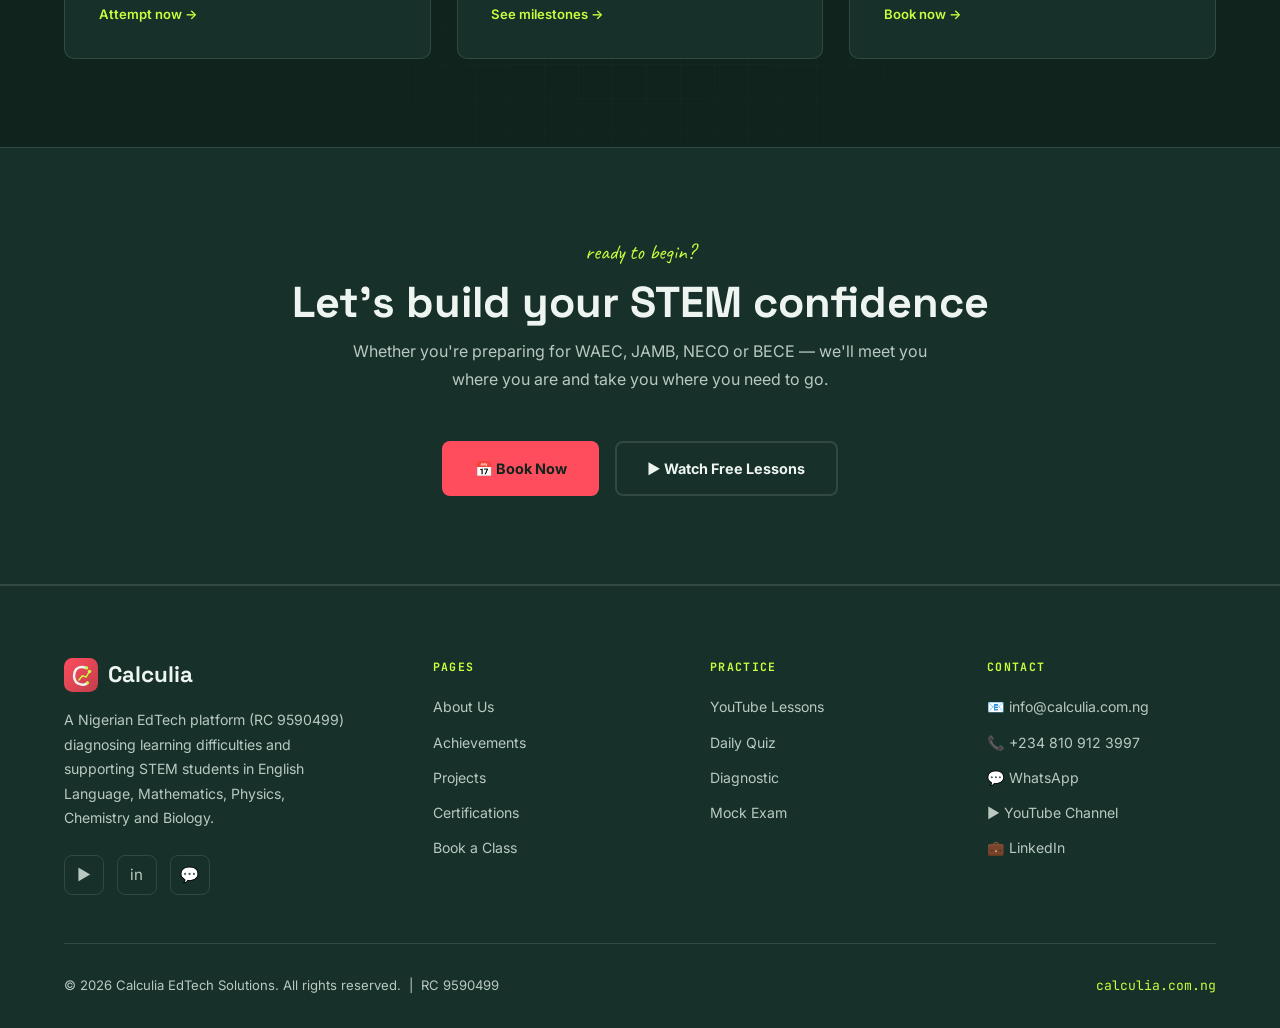
==== commit 7e421ad0: "Add files via upload" ====
--- a/index.html
+++ b/index.html
@@ -273,59 +273,5 @@
   io.observe(el);
 });
 </script>
-<!-- ══════════ 2. HTML — add just before </body> ══════════ -->
-<div id="stemPopupOverlay" class="stem-popup-overlay">
-  <div class="stem-popup-card" role="button" tabindex="0" aria-label="Join the Free STEM Summer Coaching WhatsApp group">
-    <button class="stem-popup-close" aria-label="Close">&times;</button>
-    <span class="stem-popup-badge">100% Online &middot; 4 Saturdays in August</span>
-    <div class="stem-popup-eyebrow">FREE</div>
-    <div class="stem-popup-title">STEM Summer<br>Coaching</div>
-    <div class="stem-popup-tag">Learn. Explore. Innovate. Succeed!</div>
-    <div class="stem-popup-subjects">English &middot; Mathematics &middot; Biology &middot; Chemistry &middot; Physics</div>
-    <div class="stem-popup-meta">
-      <span>Aug 8, 15, 22 &amp; 29, 2026</span>
-      <span>11:00 AM &ndash; 1:00 PM (WAT)</span>
-    </div>
-    <div class="stem-popup-cta">Join the WhatsApp Group &rarr;</div>
-  </div>
-</div>
-<script>
-(function () {
-  var WHATSAPP_LINK = 'https://chat.whatsapp.com/C9wbOLAtmVbCcz2isjR326';
-  var SHOWN_KEY = 'calculiaSTEMPopupShown';
-
-  document.addEventListener('DOMContentLoaded', function () {
-    var overlay = document.getElementById('stemPopupOverlay');
-    if (!overlay) return;
-
-    // Only show once per browser session. Remove this "if" to show on every page load.
-    if (sessionStorage.getItem(SHOWN_KEY)) return;
-
-    setTimeout(function () {
-      overlay.classList.add('is-visible');
-    }, 1200);
-
-    overlay.addEventListener('click', function (e) {
-      var closedViaX = !!e.target.closest('.stem-popup-close');
-      var clickedCard = !closedViaX && !!e.target.closest('.stem-popup-card');
-
-      if (clickedCard) {
-        window.open(WHATSAPP_LINK, '_blank', 'noopener');
-      }
-      close();
-    });
-
-    document.addEventListener('keydown', function (e) {
-      if (e.key === 'Escape') close();
-    });
-
-    function close() {
-      overlay.classList.remove('is-visible');
-      overlay.classList.add('is-hidden');
-      sessionStorage.setItem(SHOWN_KEY, '1');
-    }
-  });
-})();
-</script>
 </body>
 </html>
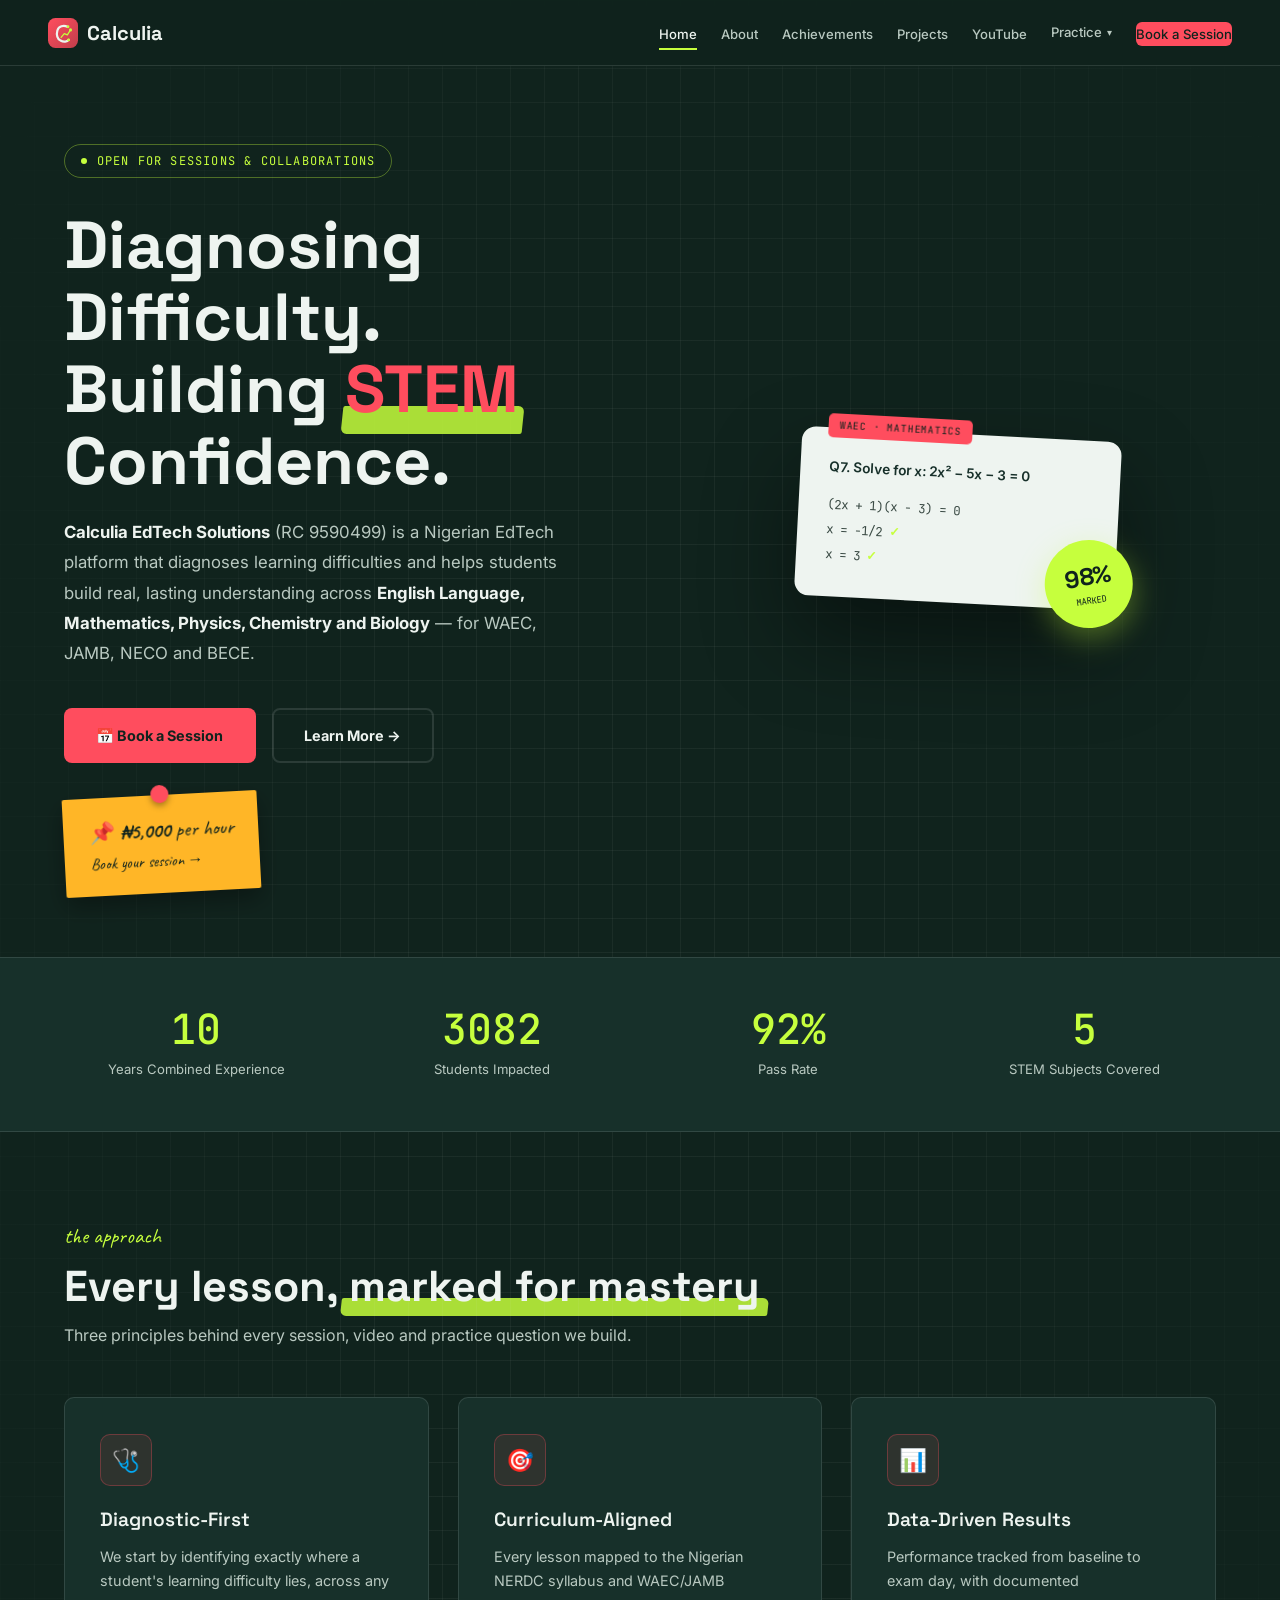
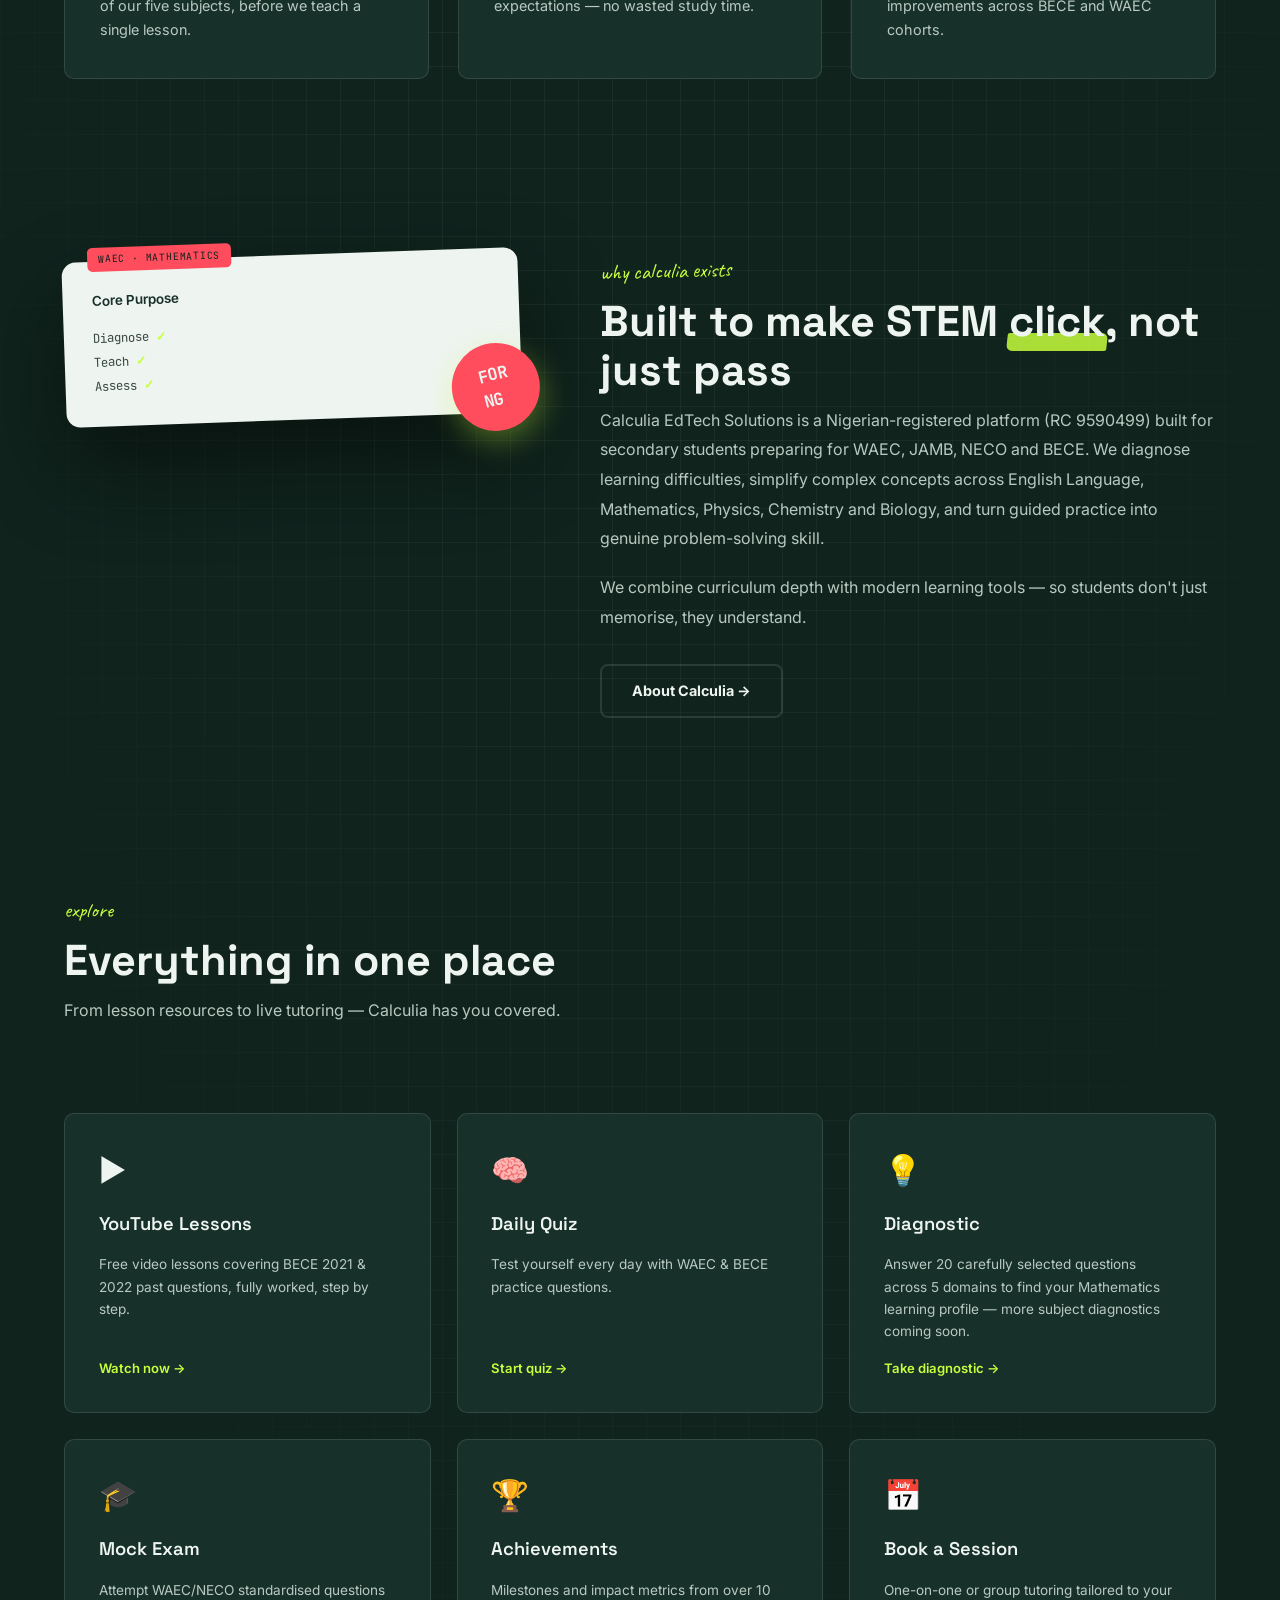
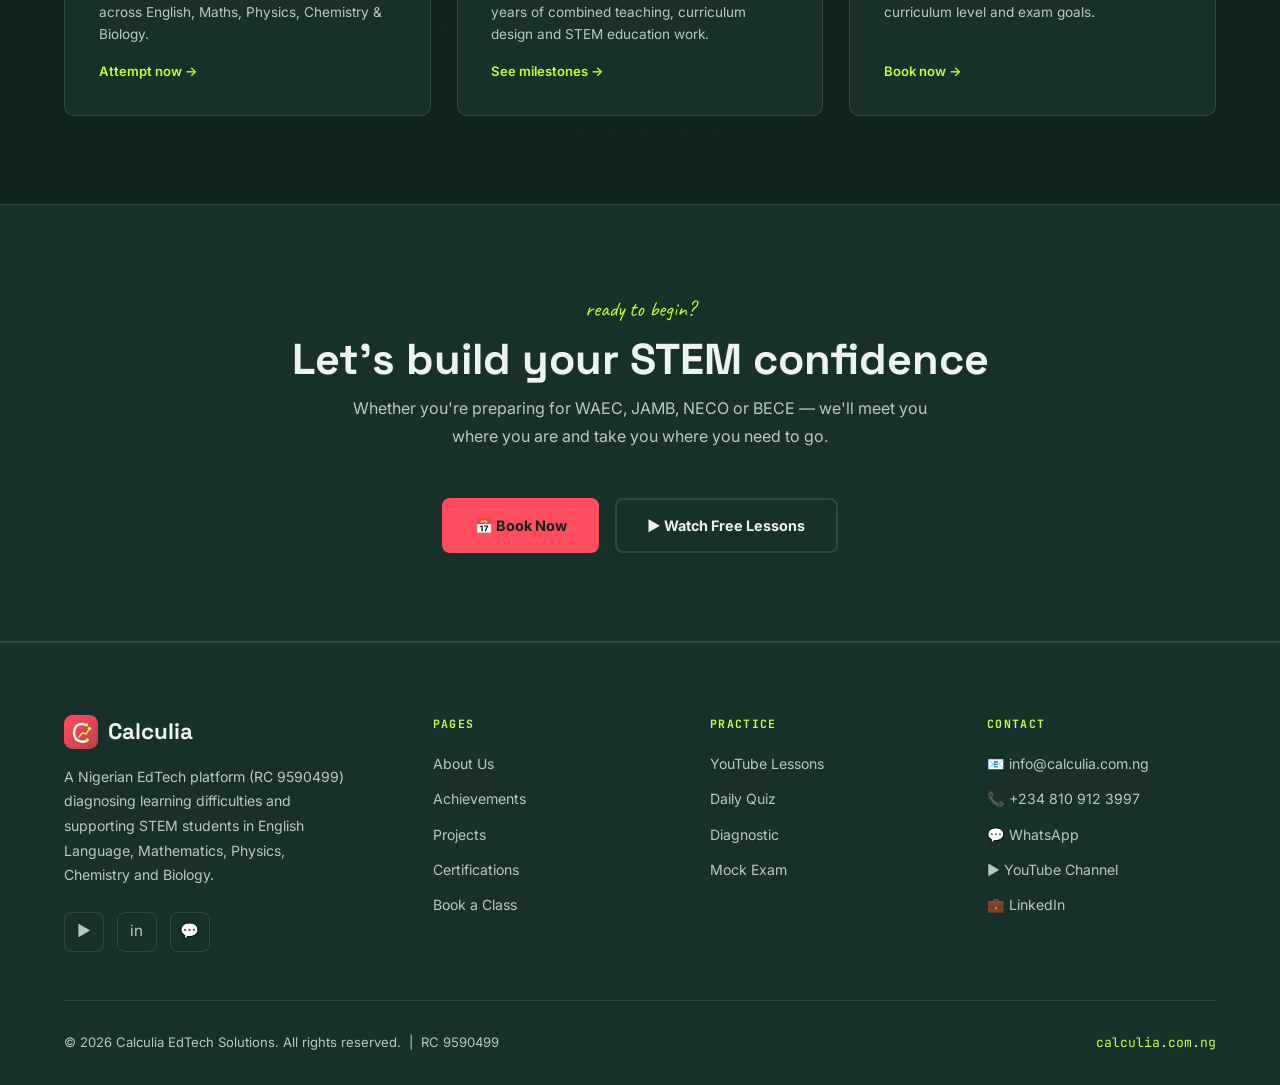
==== commit adfc3533: "Add files via upload" ====
--- a/index.html
+++ b/index.html
@@ -67,6 +67,10 @@
       <a href="booking.html" class="btn btn-primary">📅 Book a Session</a>
       <a href="about.html" class="btn btn-outline">Learn More →</a>
     </div>
+    <a href="booking.html" class="sticky-note" style="margin-top:2rem;">
+      📌 <strong>₦5,000</strong> per hour<br>
+      <span style="font-size:1rem;">Book your session →</span>
+    </a>
   </div>
   <div class="hero-right">
     <div class="script-card">
--- a/style.css
+++ b/style.css
@@ -317,6 +317,25 @@
 .bf-text strong { display:block; font-size:.9rem; color:var(--chalk); margin-bottom:.2rem; }
 .bf-text span { font-size:.82rem; color:var(--chalk-dim); }
 .booking-form-wrap { background:var(--blackboard-mid); border:1px solid var(--border); border-radius:14px; padding:2.5rem; }
+
+/* ── STICKY NOTE (reusable — payment details, pricing callouts) ── */
+.sticky-note {
+  position:relative; display:inline-block;
+  background:var(--gold); color:var(--blackboard);
+  font-family:var(--f-mark); font-size:1.3rem; line-height:1.4;
+  padding:1.3rem 1.6rem 1.2rem; max-width:300px;
+  border-radius:2px;
+  transform:rotate(-3deg);
+  box-shadow:0 10px 24px rgba(0,0,0,.35);
+  transition:transform var(--transition), box-shadow var(--transition);
+}
+.sticky-note strong { font-weight:700; }
+.sticky-note::before {
+  content:''; position:absolute; top:-10px; left:50%; transform:translateX(-50%);
+  width:18px; height:18px; border-radius:50%;
+  background:var(--coral); box-shadow:0 3px 6px rgba(0,0,0,.35);
+}
+a.sticky-note:hover { transform:rotate(-1deg) translateY(-4px); box-shadow:0 16px 34px rgba(0,0,0,.45); }
 .booking-form-wrap h3 { font-family:var(--f-display); font-size:1.4rem; font-weight:600; color:var(--chalk); margin-bottom:1.8rem; }
 .form-row { display:grid; grid-template-columns:1fr 1fr; gap:1rem; }
 .form-group { margin-bottom:1.2rem; }
@@ -333,82 +352,6 @@
 @keyframes fadeUp { from { opacity:0; transform:translateY(24px); } to { opacity:1; transform:translateY(0); } }
 @keyframes fadeIn  { from { opacity:0; } to { opacity:1; } }
 @keyframes pulse { 0%,100% { opacity:1; } 50% { opacity:.3; } }
-
-/* ── STEM SUMMER COACHING POPUP ── */
-.stem-popup-overlay {
-  position: fixed; inset: 0; z-index: 1000;
-  background: rgba(16,35,29,.88);
-  backdrop-filter: blur(6px);
-  display: flex; align-items: center; justify-content: center;
-  padding: 1.5rem;
-  opacity: 0; pointer-events: none;
-  transition: opacity .35s ease;
-}
-.stem-popup-overlay.is-visible { opacity: 1; pointer-events: auto; }
-.stem-popup-overlay.is-hidden { display: none; }
-
-.stem-popup-card {
-  position: relative;
-  width: 100%; max-width: 430px;
-  background: linear-gradient(160deg, var(--blackboard-mid), var(--blackboard-high));
-  border: 1px solid var(--border-lime);
-  border-radius: 16px;
-  padding: 2.5rem 2.1rem 2.1rem;
-  text-align: center;
-  cursor: pointer;
-  box-shadow: 0 30px 70px rgba(0,0,0,.55);
-  transform: translateY(16px) scale(.97);
-  transition: transform .35s ease;
-}
-.stem-popup-overlay.is-visible .stem-popup-card { transform: translateY(0) scale(1); }
-
-.stem-popup-close {
-  position: absolute; top: .9rem; right: .9rem;
-  width: 32px; height: 32px; border-radius: 50%;
-  background: rgba(238,244,240,.08); border: 1px solid var(--border);
-  color: var(--chalk); font-size: 1.3rem; line-height: 1;
-  display: flex; align-items: center; justify-content: center;
-  transition: background var(--transition), color var(--transition);
-}
-.stem-popup-close:hover { background: var(--coral); color: var(--blackboard); }
-
-.stem-popup-badge {
-  display: inline-block; font-family: var(--f-mono); font-size: .65rem;
-  letter-spacing: .1em; text-transform: uppercase; color: var(--lime);
-  background: rgba(198,255,61,.1); border: 1px solid var(--border-lime);
-  border-radius: 20px; padding: .35rem .9rem; margin-bottom: 1.2rem;
-}
-
-.stem-popup-eyebrow {
-  font-family: var(--f-display); font-weight: 700; font-size: 1.55rem;
-  color: var(--coral); letter-spacing: .04em; margin-bottom: -.4rem;
-}
-.stem-popup-title {
-  font-family: var(--f-display); font-weight: 700; color: var(--chalk);
-  font-size: clamp(1.85rem,5vw,2.35rem); line-height: 1.05; margin-bottom: .85rem;
-}
-.stem-popup-tag {
-  font-family: var(--f-mark); font-size: 1.2rem; color: var(--lime);
-  margin-bottom: 1.15rem; transform: rotate(-1deg);
-}
-.stem-popup-subjects {
-  font-size: .8rem; color: var(--chalk-dim); margin-bottom: 1.15rem; letter-spacing: .02em;
-}
-.stem-popup-meta {
-  display: flex; flex-direction: column; gap: .4rem;
-  font-size: .82rem; color: var(--chalk-dim); margin-bottom: 1.7rem;
-}
-.stem-popup-cta {
-  display: inline-flex; align-items: center; justify-content: center; gap: .5rem;
-  width: 100%; padding: .9rem 1.2rem; background: var(--coral); color: var(--blackboard);
-  font-weight: 700; font-size: .9rem; border-radius: 8px;
-  transition: background var(--transition), transform var(--transition);
-}
-.stem-popup-card:hover .stem-popup-cta { background: var(--lime); transform: translateY(-2px); }
-
-@media (max-width: 480px) {
-  .stem-popup-card { padding: 2.2rem 1.5rem 1.7rem; }
-}
 
 /* ══════════ RESPONSIVE ══════════ */
 @media (max-width:1100px) {
